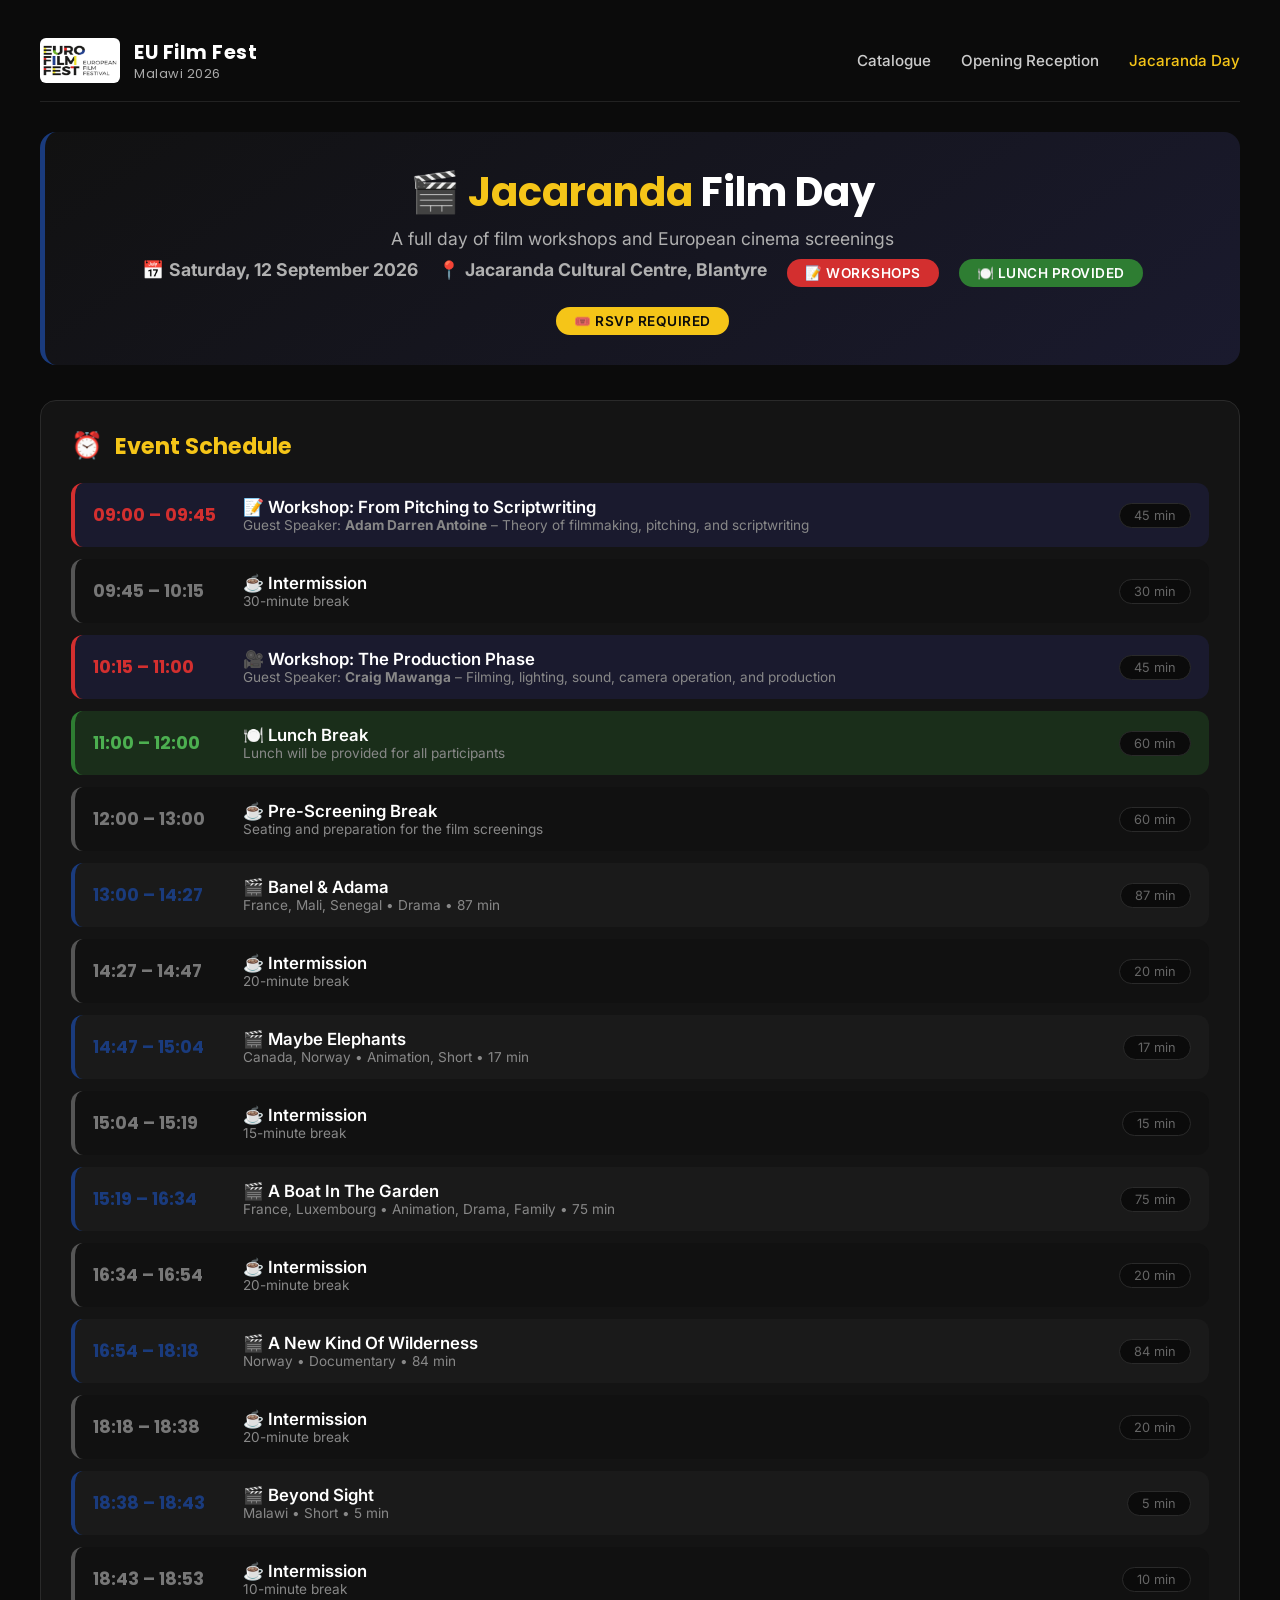
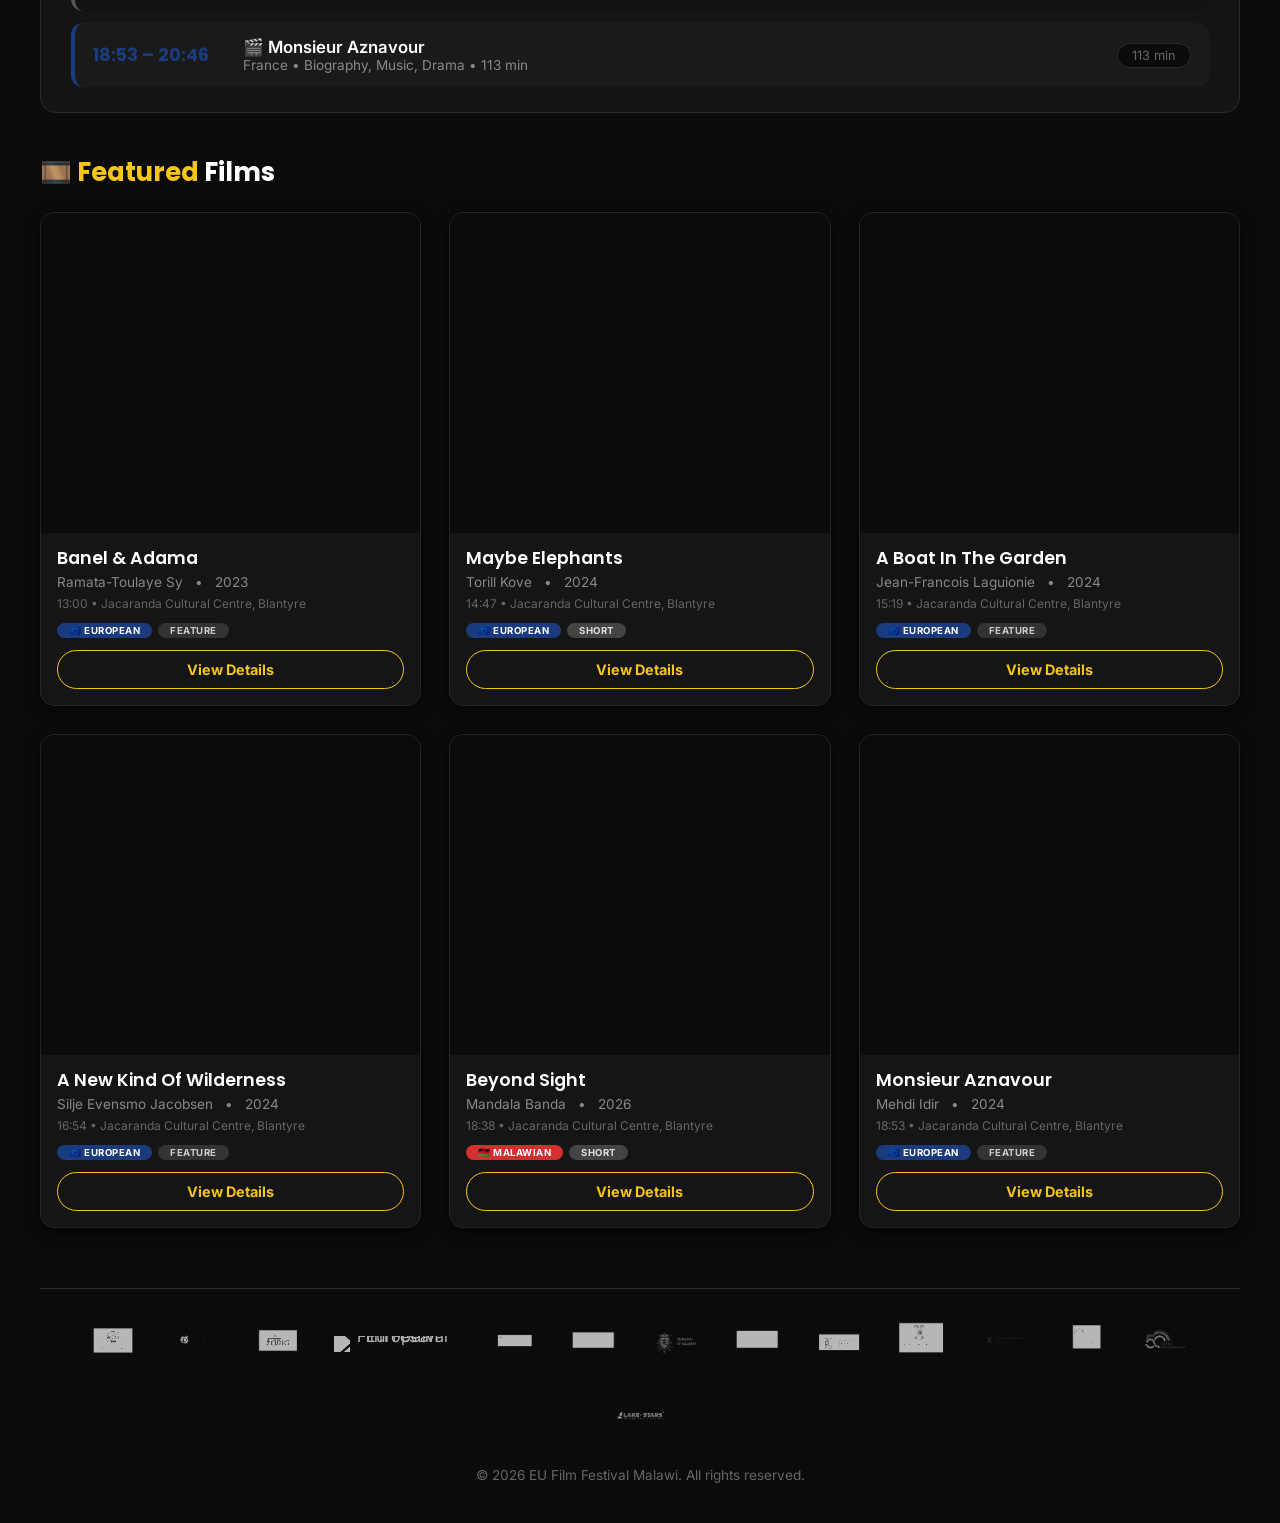
==== program-jacaranda.html @ 8303a8fe "Create program-jacaranda.html" ====
<!DOCTYPE html>
<html lang="en">
<head>
  <meta charset="UTF-8" />
  <meta name="viewport" content="width=device-width, initial-scale=1.0"/>
  <title>Jacaranda Film Day – EU Film Festival Malawi 2026</title>
  <link rel="preconnect" href="https://fonts.googleapis.com">
  <link rel="preconnect" href="https://fonts.gstatic.com" crossorigin>
  <link href="https://fonts.googleapis.com/css2?family=Inter:opsz@14..32&family=Poppins:wght@500;600;700;800&display=swap" rel="stylesheet">
  <style>
    /* ---------- RESET & BASE ---------- */
    * {
      margin: 0;
      padding: 0;
      box-sizing: border-box;
    }
    body {
      background: #0B0B0B;
      color: #E8E8E8;
      font-family: 'Inter', sans-serif;
      padding: 20px;
      min-height: 100vh;
    }
    .container {
      max-width: 1200px;
      margin: 0 auto;
    }
    a { text-decoration: none; color: inherit; }
    button { cursor: pointer; font-family: 'Inter', sans-serif; }

    /* ---------- SCROLLBAR ---------- */
    ::-webkit-scrollbar { width: 6px; }
    ::-webkit-scrollbar-track { background: #181818; }
    ::-webkit-scrollbar-thumb { background: #333; border-radius: 10px; }
    ::-webkit-scrollbar-thumb:hover { background: #F5C518; }

    /* ---------- NAVIGATION ---------- */
    .navbar {
      display: flex;
      align-items: center;
      justify-content: space-between;
      padding: 18px 0;
      border-bottom: 1px solid #222;
      margin-bottom: 30px;
      flex-wrap: wrap;
      gap: 15px;
    }
    .nav-logo {
      display: flex;
      align-items: center;
      gap: 14px;
    }
    .nav-logo img {
      height: 45px;
      width: auto;
      border-radius: 6px;
    }
    .nav-logo span {
      font-family: 'Poppins', sans-serif;
      font-weight: 700;
      font-size: 1.2rem;
      color: #fff;
      letter-spacing: 0.5px;
    }
    .nav-logo span small {
      font-weight: 400;
      font-size: 0.8rem;
      color: #aaa;
      display: block;
      margin-top: -2px;
    }
    .nav-links {
      display: flex;
      align-items: center;
      gap: 30px;
      font-weight: 500;
      font-size: 0.95rem;
      color: #ccc;
    }
    .nav-links a:hover { color: #F5C518; transition: 0.2s; }
    .nav-links a.active { color: #F5C518; }

    /* ---------- EVENT HEADER ---------- */
    .event-header {
      background: linear-gradient(145deg, #111, #1a1a2e);
      border-radius: 16px;
      padding: 30px 35px;
      margin-bottom: 35px;
      border-left: 5px solid #1A3B7D;
      text-align: center;
    }
    .event-header h1 {
      font-family: 'Poppins', sans-serif;
      font-size: 2.5rem;
      font-weight: 700;
      color: #fff;
      margin-bottom: 6px;
    }
    .event-header h1 span { color: #F5C518; }
    .event-header .event-meta {
      display: flex;
      flex-wrap: wrap;
      justify-content: center;
      gap: 20px;
      margin-top: 10px;
      color: #b0b0b0;
      font-size: 1.1rem;
    }
    .event-header .event-meta .badge {
      background: #1A3B7D;
      color: #fff;
      padding: 6px 18px;
      border-radius: 30px;
      font-weight: 600;
      font-size: 0.85rem;
    }
    .event-header .event-meta .badge-gold {
      background: #F5C518;
      color: #0B0B0B;
    }
    .event-header .event-meta .badge-workshop {
      background: #D32F2F;
    }
    .event-header .event-meta .badge-lunch {
      background: #2E7D32;
    }

    /* ---------- TIMETABLE ---------- */
    .timetable {
      background: #141414;
      border-radius: 16px;
      padding: 25px 30px;
      margin-bottom: 40px;
      border: 1px solid #2a2a2a;
    }
    .timetable h2 {
      font-family: 'Poppins', sans-serif;
      font-size: 1.4rem;
      color: #F5C518;
      margin-bottom: 18px;
      display: flex;
      align-items: center;
      gap: 12px;
    }
    .timetable h2 i { font-style: normal; font-size: 1.6rem; }
    .timeline {
      display: flex;
      flex-direction: column;
      gap: 12px;
    }
    .timeline-item {
      display: flex;
      align-items: center;
      gap: 20px;
      padding: 14px 18px;
      background: #1a1a1a;
      border-radius: 12px;
      border-left: 4px solid #333;
      transition: 0.2s;
    }
    .timeline-item:hover { border-left-color: #F5C518; background: #222; }
    .timeline-item .time {
      font-family: 'Poppins', sans-serif;
      font-weight: 700;
      font-size: 1.1rem;
      color: #F5C518;
      min-width: 130px;
    }
    .timeline-item .event-detail {
      flex: 1;
    }
    .timeline-item .event-detail .title {
      font-weight: 600;
      font-size: 1.05rem;
      color: #fff;
    }
    .timeline-item .event-detail .sub {
      font-size: 0.85rem;
      color: #888;
    }
    .timeline-item .duration {
      font-size: 0.8rem;
      color: #666;
      white-space: nowrap;
      background: #0B0B0B;
      padding: 4px 14px;
      border-radius: 30px;
      border: 1px solid #2a2a2a;
    }
    .timeline-item.workshop { 
      border-left-color: #D32F2F; 
      background: #1a1a2e;
    }
    .timeline-item.workshop .time { color: #D32F2F; }
    .timeline-item.lunch { 
      border-left-color: #2E7D32; 
      background: #1a2e1a;
    }
    .timeline-item.lunch .time { color: #4CAF50; }
    .timeline-item.film { border-left-color: #1A3B7D; }
    .timeline-item.film .time { color: #1A3B7D; }
    .timeline-item.intermission { border-left-color: #555; background: #111; }
    .timeline-item.intermission .time { color: #777; }

    /* ---------- FILM GRID ---------- */
    .films-section {
      margin-top: 10px;
    }
    .films-section h2 {
      font-family: 'Poppins', sans-serif;
      font-size: 1.6rem;
      color: #fff;
      margin-bottom: 20px;
    }
    .films-section h2 span { color: #F5C518; }
    #filmGrid {
      display: grid;
      grid-template-columns: repeat(auto-fill, minmax(280px, 1fr));
      gap: 28px;
    }

    /* ---------- FILM CARD ---------- */
    .film-card {
      background: #151515;
      border-radius: 14px;
      overflow: hidden;
      border: 1px solid #252525;
      transition: all 0.3s ease;
      display: flex;
      flex-direction: column;
      box-shadow: 0 4px 15px rgba(0,0,0,0.6);
    }
    .film-card:hover {
      transform: translateY(-8px);
      border-color: #F5C518;
      box-shadow: 0 12px 30px rgba(245, 197, 24, 0.08);
    }
    .film-card img {
      width: 100%;
      height: 320px;
      object-fit: cover;
      background: #0B0B0B;
    }
    .film-card .card-body {
      padding: 14px 16px 16px;
      flex: 1;
      display: flex;
      flex-direction: column;
    }
    .film-card .film-title {
      font-family: 'Poppins', sans-serif;
      font-weight: 600;
      font-size: 1.1rem;
      color: #fff;
      line-height: 1.3;
      margin-bottom: 4px;
    }
    .film-card .film-meta {
      font-size: 0.85rem;
      color: #888;
      margin-bottom: 6px;
    }
    .film-card .film-meta span { margin-right: 8px; }
    .film-card .badge-row {
      display: flex;
      flex-wrap: wrap;
      gap: 6px;
      margin: 6px 0 12px;
    }
    .badge {
      font-size: 0.6rem;
      font-weight: 700;
      padding: 2px 12px;
      border-radius: 30px;
      text-transform: uppercase;
      letter-spacing: 0.5px;
    }
    .badge-eu { background: #1A3B7D; color: #fff; }
    .badge-mw { background: #D32F2F; color: #fff; }
    .badge-feature { background: #333; color: #ccc; }
    .badge-short { background: #444; color: #ddd; }
    .details-btn {
      margin-top: auto;
      padding: 10px 0;
      background: transparent;
      border: 1.5px solid #F5C518;
      color: #F5C518;
      font-weight: 700;
      border-radius: 40px;
      transition: 0.2s;
      font-size: 0.9rem;
      font-family: 'Inter', sans-serif;
    }
    .details-btn:hover {
      background: #F5C518;
      color: #0B0B0B;
    }

    /* ---------- MODAL ---------- */
    .modal-container {
      display: none;
      position: fixed;
      top: 0; left: 0; width: 100%; height: 100%;
      background: rgba(0, 0, 0, 0.92);
      backdrop-filter: blur(8px);
      justify-content: center;
      align-items: center;
      z-index: 9999;
      padding: 20px;
    }
    .modal-body {
      background: #151515;
      max-width: 720px;
      width: 100%;
      max-height: 90vh;
      overflow-y: auto;
      padding: 30px 35px;
      border-radius: 24px;
      border: 1px solid #2a2a2a;
      box-shadow: 0 25px 60px rgba(0,0,0,0.8);
      position: relative;
    }
    .modal-body::-webkit-scrollbar { width: 4px; }
    .modal-body::-webkit-scrollbar-thumb { background: #F5C518; }
    .modal-close {
      position: absolute;
      top: 12px;
      right: 20px;
      font-size: 2.2rem;
      background: none;
      border: none;
      color: #aaa;
      cursor: pointer;
      transition: 0.2s;
      line-height: 1;
    }
    .modal-close:hover { color: #F5C518; transform: rotate(90deg); }
    .modal-content h2 {
      font-family: 'Poppins', sans-serif;
      font-size: 2rem;
      color: #fff;
      margin-bottom: 12px;
      border-bottom: 2px solid #2a2a2a;
      padding-bottom: 12px;
    }
    .modal-content p {
      margin: 8px 0;
      line-height: 1.6;
      color: #ccc;
    }
    .modal-content p strong { color: #F5C518; }
    .modal-content .video-wrapper {
      position: relative;
      padding-bottom: 56.25%;
      height: 0;
      overflow: hidden;
      margin: 18px 0;
      border-radius: 12px;
      background: #000;
    }
    .modal-content .video-wrapper iframe {
      position: absolute;
      top: 0; left: 0; width: 100%; height: 100%;
      border: none;
    }
    .modal-content .booking-btn {
      display: inline-block;
      margin-top: 12px;
      padding: 12px 36px;
      background: #F5C518;
      color: #0B0B0B;
      border-radius: 40px;
      font-weight: 700;
      transition: 0.2s;
      border: none;
      font-size: 1rem;
      font-family: 'Poppins', sans-serif;
    }
    .modal-content .booking-btn:hover { background: #ffe066; transform: scale(1.02); }
    .modal-content .program-box {
      background: #0B0B0B;
      padding: 14px 18px;
      border-radius: 12px;
      margin: 14px 0;
      border-left: 4px solid #1A3B7D;
    }
    .modal-content .awards-list {
      color: #ddd;
      margin: 6px 0 12px;
      padding-left: 18px;
    }

    /* ---------- FOOTER ---------- */
    .footer {
      margin-top: 60px;
      padding: 30px 0 20px;
      border-top: 1px solid #2a2a2a;
      text-align: center;
    }
    .footer-logos-wrapper {
      display: flex;
      flex-wrap: wrap;
      justify-content: center;
      align-items: center;
      gap: 24px 32px;
      margin-bottom: 24px;
      padding: 0 20px;
    }
    .footer-logos-wrapper a {
      display: inline-block;
      transition: transform 0.25s ease, opacity 0.25s ease;
      opacity: 0.7;
      line-height: 0;
    }
    .footer-logos-wrapper a:hover {
      transform: scale(1.10);
      opacity: 1;
    }
    .footer-logos-wrapper img {
      height: 50px;
      width: auto;
      max-width: 120px;
      object-fit: contain;
      filter: grayscale(100%) brightness(200%) contrast(1.2);
      transition: filter 0.3s ease;
    }
    .footer-logos-wrapper a:hover img {
      filter: grayscale(0%) brightness(100%) contrast(1);
    }
    .footer-text {
      color: #666;
      font-size: 0.85rem;
      margin-top: 8px;
    }

    /* ---------- RESPONSIVE ---------- */
    @media (max-width: 768px) {
      .navbar { flex-direction: column; align-items: stretch; gap: 10px; }
      .nav-links { justify-content: space-around; flex-wrap: wrap; gap: 10px; }
      .event-header h1 { font-size: 1.8rem; }
      .timeline-item { flex-wrap: wrap; gap: 8px; }
      .timeline-item .time { min-width: 100px; font-size: 0.9rem; }
      #filmGrid { grid-template-columns: repeat(auto-fill, minmax(200px, 1fr)); gap: 16px; }
      .film-card img { height: 240px; }
      .modal-body { padding: 20px; margin: 10px; }
      .footer-logos-wrapper { gap: 16px 20px; }
      .footer-logos-wrapper img { height: 40px; max-width: 90px; }
    }
  </style>
</head>
<body>
<div class="container">

  <!-- ========== NAVIGATION ========== -->
  <nav class="navbar">
    <div class="nav-logo">
      <img src="euro-flim-1-1024x574.jpg" alt="EU Film Festival Logo" />
      <span>EU Film Fest <small>Malawi 2026</small></span>
    </div>
    <div class="nav-links">
      <a href="index.html">Catalogue</a>
      <a href="program.html">Opening Reception</a>
      <a href="program-jacaranda.html" class="active">Jacaranda Day</a>
    </div>
  </nav>

  <!-- ========== EVENT HEADER ========== -->
  <header class="event-header">
    <h1>🎬 <span>Jacaranda</span> Film Day</h1>
    <p style="color:#b0b0b0; font-size:1.1rem; margin-top:4px;">A full day of film workshops and European cinema screenings</p>
    <div class="event-meta">
      <span>📅 <strong>Saturday, 12 September 2026</strong></span>
      <span>📍 <strong>Jacaranda Cultural Centre, Blantyre</strong></span>
      <span class="badge badge-workshop">📝 Workshops</span>
      <span class="badge badge-lunch">🍽️ Lunch Provided</span>
      <span class="badge badge-gold">🎟️ RSVP Required</span>
    </div>
  </header>

  <!-- ========== TIMETABLE ========== -->
  <section class="timetable">
    <h2><i>⏰</i> Event Schedule</h2>
    <div class="timeline">

      <!-- Workshop 1 -->
      <div class="timeline-item workshop">
        <div class="time">09:00 – 09:45</div>
        <div class="event-detail">
          <div class="title">📝 Workshop: From Pitching to Scriptwriting</div>
          <div class="sub">Guest Speaker: <strong>Adam Darren Antoine</strong> – Theory of filmmaking, pitching, and scriptwriting</div>
        </div>
        <div class="duration">45 min</div>
      </div>

      <!-- Intermission -->
      <div class="timeline-item intermission">
        <div class="time">09:45 – 10:15</div>
        <div class="event-detail">
          <div class="title">☕ Intermission</div>
          <div class="sub">30-minute break</div>
        </div>
        <div class="duration">30 min</div>
      </div>

      <!-- Workshop 2 -->
      <div class="timeline-item workshop">
        <div class="time">10:15 – 11:00</div>
        <div class="event-detail">
          <div class="title">🎥 Workshop: The Production Phase</div>
          <div class="sub">Guest Speaker: <strong>Craig Mawanga</strong> – Filming, lighting, sound, camera operation, and production</div>
        </div>
        <div class="duration">45 min</div>
      </div>

      <!-- Lunch Break -->
      <div class="timeline-item lunch">
        <div class="time">11:00 – 12:00</div>
        <div class="event-detail">
          <div class="title">🍽️ Lunch Break</div>
          <div class="sub">Lunch will be provided for all participants</div>
        </div>
        <div class="duration">60 min</div>
      </div>

      <!-- Intermission before screenings -->
      <div class="timeline-item intermission">
        <div class="time">12:00 – 13:00</div>
        <div class="event-detail">
          <div class="title">☕ Pre-Screening Break</div>
          <div class="sub">Seating and preparation for the film screenings</div>
        </div>
        <div class="duration">60 min</div>
      </div>

      <!-- Film: Banel & Adama -->
      <div class="timeline-item film">
        <div class="time">13:00 – 14:27</div>
        <div class="event-detail">
          <div class="title">🎬 Banel & Adama</div>
          <div class="sub">France, Mali, Senegal • Drama • 87 min</div>
        </div>
        <div class="duration">87 min</div>
      </div>

      <!-- Intermission -->
      <div class="timeline-item intermission">
        <div class="time">14:27 – 14:47</div>
        <div class="event-detail">
          <div class="title">☕ Intermission</div>
          <div class="sub">20-minute break</div>
        </div>
        <div class="duration">20 min</div>
      </div>

      <!-- Film: Maybe Elephants -->
      <div class="timeline-item film">
        <div class="time">14:47 – 15:04</div>
        <div class="event-detail">
          <div class="title">🎬 Maybe Elephants</div>
          <div class="sub">Canada, Norway • Animation, Short • 17 min</div>
        </div>
        <div class="duration">17 min</div>
      </div>

      <!-- Intermission -->
      <div class="timeline-item intermission">
        <div class="time">15:04 – 15:19</div>
        <div class="event-detail">
          <div class="title">☕ Intermission</div>
          <div class="sub">15-minute break</div>
        </div>
        <div class="duration">15 min</div>
      </div>

      <!-- Film: A Boat In The Garden -->
      <div class="timeline-item film">
        <div class="time">15:19 – 16:34</div>
        <div class="event-detail">
          <div class="title">🎬 A Boat In The Garden</div>
          <div class="sub">France, Luxembourg • Animation, Drama, Family • 75 min</div>
        </div>
        <div class="duration">75 min</div>
      </div>

      <!-- Intermission -->
      <div class="timeline-item intermission">
        <div class="time">16:34 – 16:54</div>
        <div class="event-detail">
          <div class="title">☕ Intermission</div>
          <div class="sub">20-minute break</div>
        </div>
        <div class="duration">20 min</div>
      </div>

      <!-- Film: A New Kind Of Wilderness -->
      <div class="timeline-item film">
        <div class="time">16:54 – 18:18</div>
        <div class="event-detail">
          <div class="title">🎬 A New Kind Of Wilderness</div>
          <div class="sub">Norway • Documentary • 84 min</div>
        </div>
        <div class="duration">84 min</div>
      </div>

      <!-- Intermission -->
      <div class="timeline-item intermission">
        <div class="time">18:18 – 18:38</div>
        <div class="event-detail">
          <div class="title">☕ Intermission</div>
          <div class="sub">20-minute break</div>
        </div>
        <div class="duration">20 min</div>
      </div>

      <!-- Film: Beyond Sight -->
      <div class="timeline-item film">
        <div class="time">18:38 – 18:43</div>
        <div class="event-detail">
          <div class="title">🎬 Beyond Sight</div>
          <div class="sub">Malawi • Short • 5 min</div>
        </div>
        <div class="duration">5 min</div>
      </div>

      <!-- Intermission -->
      <div class="timeline-item intermission">
        <div class="time">18:43 – 18:53</div>
        <div class="event-detail">
          <div class="title">☕ Intermission</div>
          <div class="sub">10-minute break</div>
        </div>
        <div class="duration">10 min</div>
      </div>

      <!-- Film: Monsieur Aznavour -->
      <div class="timeline-item film">
        <div class="time">18:53 – 20:46</div>
        <div class="event-detail">
          <div class="title">🎬 Monsieur Aznavour</div>
          <div class="sub">France • Biography, Music, Drama • 113 min</div>
        </div>
        <div class="duration">113 min</div>
      </div>

    </div>
  </section>

  <!-- ========== FILMS SECTION ========== -->
  <section class="films-section">
    <h2>🎞️ <span>Featured</span> Films</h2>
    <div id="filmGrid"></div>
  </section>

  <!-- ========== FOOTER ========== -->
  <footer class="footer">
    <div class="footer-logos-wrapper">
      <a href="https://www.malawicensorshipboard.mw" target="_blank" rel="noopener noreferrer">
        <img src="MW%20CENC.png" alt="Malawi Censorship Board" />
      </a>
      <a href="https://dopemw.org/" target="_blank" rel="noopener noreferrer">
        <img src="DOPE.png" alt="DOPE" />
      </a>
      <a href="https://cosoma.mw/film-association-of-malawi-fama/" target="_blank" rel="noopener noreferrer">
        <img src="FAMA.png" alt="Film Association of Malawi" />
      </a>
      <a href="https://europeanfilmfestival.eu" target="_blank" rel="noopener noreferrer">
        <img src="EFF2026.png" alt="European Film Festival" />
      </a>
      <a href="https://www.lilongwe.diplo.de/" target="_blank" rel="noopener noreferrer">
        <img src="GERMANY.png" alt="German Embassy" />
      </a>
      <a href="https://www.dfa.ie/irish-embassy/" target="_blank" rel="noopener noreferrer">
        <img src="IRELAND.png" alt="Irish Embassy" />
      </a>
      <a href="https://belgium.be/" target="_blank" rel="noopener noreferrer">
        <img src="BELGIUM%20E.png" alt="Belgian Embassy" />
      </a>
      <a href="https://za.diplomatie.gouv.fr/en" target="_blank" rel="noopener noreferrer">
        <img src="FRANCE.png" alt="French Embassy" />
      </a>
      <a href="https://www.exteriores.gob.es/" target="_blank" rel="noopener noreferrer">
        <img src="SPAIN.png" alt="Spanish Embassy" />
      </a>
      <a href="https://www.mae.ro/" target="_blank" rel="noopener noreferrer">
        <img src="ROMANIA.png" alt="Romanian Embassy" />
      </a>
      <a href="https://www.norway.no/" target="_blank" rel="noopener noreferrer">
        <img src="NORWEGIAN%20E.png" alt="Norwegian Embassy" />
      </a>
      <a href="https://www.gov.uk/world/organisations/british-high-commission-lilongwe" target="_blank" rel="noopener noreferrer">
        <img src="UK.png" alt="British High Commission" />
      </a>
      <a href="#" target="_blank" rel="noopener noreferrer">
        <img src="50%20YRS.png" alt="50 Years Anniversary" />
      </a>
      <a href="https://lakeofstars.org/" target="_blank" rel="noopener noreferrer">
        <img src="LOS.png" alt="Lake of Stars" />
      </a>
    </div>
    <p class="footer-text">© 2026 EU Film Festival Malawi. All rights reserved.</p>
  </footer>

  <!-- ========== MODAL ========== -->
  <div id="modalContainer" class="modal-container">
    <div id="modalBody" class="modal-body">
      <button id="closeModalBtn" class="modal-close">&times;</button>
    </div>
  </div>

</div>

<script>
  // ========== DATA ==========
  // Films for the Jacaranda event (Saturday 12 September)
  const jacarandaFilms = [
    {
      "id": 1,
      "title": "Banel & Adama",
      "country": "France, Mali, Senegal",
      "year": 2023,
      "runtime": 87,
      "director": "Ramata-Toulaye Sy",
      "genres": ["Drama"],
      "languages": "Fulah",
      "poster": "https://image.tmdb.org/t/p/w500/s7qnEdfpdLYWWw8CFs0dqQftt9Y.jpg",
      "synopsis": "Chaos ensues shortly after a young man in a remote village in northern Senegal refuses to accept his role as the new village chief.",
      "imdb": 6.13,
      "rt": 95,
      "meta": 70,
      "delegation": "",
      "youtubeId": "dcZJ5X0H0vM",
      "isMalawian": false,
      "program": {
        "day": "Saturday 12 September",
        "time": "13:00",
        "venue": "Jacaranda Cultural Centre, Blantyre",
        "slot": "European Feature"
      },
      "awards": [
        "Bright Horizons Award - Melbourne International Film Festival",
        "Best Directing Prize - Marrakech Film Festival"
      ]
    },
    {
      "id": 2,
      "title": "Maybe Elephants",
      "country": "Canada, Norway",
      "year": 2024,
      "runtime": 17,
      "director": "Torill Kove",
      "genres": ["Animation", "Short", "Biography", "Drama"],
      "languages": "English",
      "poster": "https://image.tmdb.org/t/p/w500/5P4KxYLvmhFAcDxNOYK5IExuE02.jpg",
      "synopsis": "Three rebellious teenage daughters, a restless mother, a father struggling with potatoes, and maybe some elephants, find themselves in Nairobi. What could possibly go wrong?",
      "imdb": 6.4,
      "rt": 0,
      "meta": 0,
      "delegation": "",
      "youtubeId": "wcWr5SZDIog",
      "isMalawian": false,
      "program": {
        "day": "Saturday 12 September",
        "time": "14:47",
        "venue": "Jacaranda Cultural Centre, Blantyre",
        "slot": "European Short"
      },
      "awards": [
        "Audience Prize - Bucheon International Animation Festival",
        "Best Nordic-Baltic Animated Youth Film - Fredrikstad Animation Festival",
        "Best Animated Short - Canadian Screen Award"
      ]
    },
    {
      "id": 3,
      "title": "A Boat In The Garden",
      "country": "France, Luxembourg",
      "year": 2024,
      "runtime": 75,
      "director": "Jean-Francois Laguionie",
      "genres": ["Animation", "Drama", "Family"],
      "languages": "French",
      "poster": "https://image.tmdb.org/t/p/w500/rvOxmytad13dZPCxV0PYbhA0cwm.jpg",
      "synopsis": "I can tell you about my father's voyage on his boat, because I was with him all the time. It was a rather strange voyage, with no ocean or sea crossing, not even a lock to pass through... The boat stayed at home and so did my father. But that does not mean there was no adventure...",
      "imdb": 6.5,
      "rt": 0,
      "meta": 0,
      "delegation": "",
      "youtubeId": "7S_c9xZ2aj0",
      "isMalawian": false,
      "program": {
        "day": "Saturday 12 September",
        "time": "15:19",
        "venue": "Jacaranda Cultural Centre, Blantyre",
        "slot": "European Feature"
      },
      "awards": [
        "Special Distinction Prize - Bucheon International Animation Festival",
        "Best Animated Feature Film - Cartoons On The Bay - Pulcinella Award"
      ]
    },
    {
      "id": 4,
      "title": "A New Kind Of Wilderness",
      "country": "Norway",
      "year": 2024,
      "runtime": 84,
      "director": "Silje Evensmo Jacobsen",
      "genres": ["Documentary"],
      "languages": "German, English, Norwegian",
      "poster": "https://image.tmdb.org/t/p/w500/4Wd3wMa3IHS5AAtn1v1uxL438ty.jpg",
      "synopsis": "In a forest in Norway, a family lives an isolated lifestyle in an attempt to be wild and free, but a tragic event changes everything, and they are forced to adjust to modern society.",
      "imdb": 7.794,
      "rt": 91,
      "meta": 78,
      "delegation": "",
      "youtubeId": "i6eTxMSCgAs",
      "isMalawian": false,
      "program": {
        "day": "Saturday 12 September",
        "time": "16:54",
        "venue": "Jacaranda Cultural Centre, Blantyre",
        "slot": "European Feature"
      },
      "awards": [
        "World Cinema Grand Jury Prize: Documentary - Sundance Film Festival",
        "Best Documentary - Golden Panda Awards"
      ]
    },
    {
      "id": 14,
      "title": "Monsieur Aznavour",
      "country": "France",
      "year": 2024,
      "runtime": 113,
      "director": "Mehdi Idir",
      "genres": ["Biography", "Music", "Drama"],
      "languages": "Armenian, Spanish, French, English",
      "poster": "https://www.themoviedb.org/t/p/w1280/23FkaTaAosaTcTgyuJdTf7TvcJu.jpg",
      "synopsis": "From his poor childhood to his rise to fame, from his triumphs to his failures, from Paris to New York, discover the exceptional journey of an artist. Intimate, intense, fragile and indestructible, devoted to his art until the very end, here is one of the most immortal singers of all time: MONSIEUR AZNAVOUR.",
      "imdb": 7.2,
      "rt": 67.5,
      "meta": 0,
      "delegation": "French",
      "youtubeId": "evoYNCdZGOQ",
      "isMalawian": false,
      "program": {
        "day": "Saturday 12 September",
        "time": "18:53",
        "venue": "Jacaranda Cultural Centre, Blantyre",
        "slot": "European Feature"
      },
      "awards": []
    },
    {
      "id": 103,
      "title": "Beyond Sight",
      "country": "Malawi",
      "year": 2026,
      "runtime": "5",
      "director": "Mandala Banda",
      "genres": ["Short"],
      "languages": "Chichewa, English",
      "poster": "",
      "synopsis": "Beyond Sight is a 5-minute short film that challenges perceptions of disability through the inspiring story of a blind girl Mahara, who shines among chess-playing peers that she just met. Despite being overlooked and underestimated because she is blind, Mahara uses her mental skill, chess notation and a guiding friend by the name of Asante to win without a second thought.",
      "imdb": 0,
      "rt": 0,
      "meta": 0,
      "delegation": "",
      "youtubeId": "",
      "isMalawian": true,
      "program": {
        "day": "Saturday 12 September",
        "time": "18:38",
        "venue": "Jacaranda Cultural Centre, Blantyre",
        "slot": "Malawian Short"
      },
      "awards": []
    }
  ];

  // ========== RENDER FILMS ==========
  function renderFilms() {
    const grid = document.getElementById('filmGrid');
    if (!grid) return;

    // Sort films by screening time
    const sortedFilms = [...jacarandaFilms].sort((a, b) => {
      const timeA = a.program?.time || '00:00';
      const timeB = b.program?.time || '00:00';
      return timeA.localeCompare(timeB);
    });

    sortedFilms.forEach((film, index) => {
      const card = document.createElement('div');
      card.className = 'film-card';

      const posterUrl = film.poster && film.poster.trim() !== '' 
        ? film.poster 
        : 'https://via.placeholder.com/300x400?text=No+Poster';

      // Build badges
      let badges = '';
      if (film.isMalawian) badges += `<span class="badge badge-mw">🇲🇼 Malawian</span>`;
      else badges += `<span class="badge badge-eu">🇪🇺 European</span>`;
      
      if (film.program?.slot) {
        if (film.program.slot.includes('Feature')) badges += `<span class="badge badge-feature">Feature</span>`;
        else if (film.program.slot.includes('Short')) badges += `<span class="badge badge-short">Short</span>`;
      }

      card.innerHTML = `
        <img src="${posterUrl}" alt="${film.title}" loading="lazy" onerror="this.src='https://via.placeholder.com/300x400?text=No+Poster'">
        <div class="card-body">
          <div class="film-title">${film.title}</div>
          <div class="film-meta">
            <span>${film.director || 'TBA'}</span>
            <span>•</span>
            <span>${film.year || ''}</span>
          </div>
          <div class="film-meta" style="font-size:0.75rem; color:#666;">
            ${film.program?.time || ''} • ${film.program?.venue || ''}
          </div>
          <div class="badge-row">${badges}</div>
          <button class="details-btn" data-index="${index}">View Details</button>
        </div>
      `;
      grid.appendChild(card);
    });

    // Attach modal listeners
    document.querySelectorAll('.details-btn').forEach(btn => {
      btn.addEventListener('click', (e) => {
        const idx = parseInt(e.target.dataset.index, 10);
        openModal(sortedFilms[idx]);
      });
    });
  }

  // ========== MODAL ==========
  function openModal(film) {
    const container = document.getElementById('modalContainer');
    const body = document.getElementById('modalBody');
    if (!container || !body) return;

    // Jacaranda Form (Saturday 12 September)
    const GOOGLE_FORM_ID = '1FAIpQLScPiE2o-0GaOlVbAQXFyPurugtfIOIg8cXxv20mLXtdCDOR5w';
    const FILM_ENTRY_ID = '1162404058';

    const filmValue = `${film.title} – ${film.program?.time || 'TBD'}`;
    const bookingUrl = `https://docs.google.com/forms/d/e/${GOOGLE_FORM_ID}/viewform?usp=pp_url&entry.${FILM_ENTRY_ID}=${encodeURIComponent(filmValue)}`;

    const trailerHtml = film.youtubeId ? `
      <div class="video-wrapper">
        <iframe src="https://www.youtube.com/embed/${film.youtubeId}" title="${film.title} trailer" frameborder="0" allowfullscreen></iframe>
      </div>
    ` : '';

    const awardsHtml = film.awards && film.awards.length > 0 
      ? `<p><strong>🏆 Awards</strong></p><ul class="awards-list">${film.awards.map(a => `<li>${a}</li>`).join('')}</ul>` 
      : '';

    const program = film.program || {};
    const programHtml = `
      <div class="program-box">
        <p style="margin:4px 0;"><strong>📅 ${program.day || 'TBD'}</strong></p>
        <p style="margin:4px 0;">🕐 ${program.time || 'TBD'}  •  📍 ${program.venue || 'TBD'}</p>
        <p style="margin:4px 0; color:#F5C518;">🎬 ${program.slot || ''}</p>
      </div>
    `;

    body.innerHTML = `
      <button id="closeModalBtn" class="modal-close">&times;</button>
      <div class="modal-content">
        <h2>${film.title}</h2>
        <p><strong>Director:</strong> ${film.director || 'TBA'}  •  <strong>Year:</strong> ${film.year || 'TBA'}  •  <strong>Runtime:</strong> ${film.runtime ? film.runtime + ' min' : 'TBA'}</p>
        <p><strong>Country:</strong> ${film.country || 'TBA'}  •  <strong>Genres:</strong> ${film.genres ? film.genres.join(', ') : 'N/A'}</p>
        <p><strong>Languages:</strong> ${film.languages || 'TBA'}</p>
        
        ${film.synopsis ? `<p><strong>📖 Synopsis:</strong> ${film.synopsis}</p>` : ''}
        
        <p><strong>⭐ Ratings:</strong> IMDb ${film.imdb || 'N/A'}${film.rt ? ` | Rotten Tomatoes ${film.rt}%` : ''}${film.meta ? ` | Metacritic ${film.meta}` : ''}</p>
        
        ${programHtml}
        
        ${trailerHtml}
        
        ${awardsHtml}
        
        <a href="${bookingUrl}" target="_blank" class="booking-btn">🎟️ Book Now</a>
      </div>
    `;

    container.style.display = 'flex';
    document.getElementById('closeModalBtn').addEventListener('click', closeModal);
    container.addEventListener('click', (e) => { if (e.target === container) closeModal(); });
  }

  function closeModal() {
    const container = document.getElementById('modalContainer');
    if (container) container.style.display = 'none';
  }

  // ========== INIT ==========
  document.addEventListener('DOMContentLoaded', renderFilms);
</script>
</body>
</html>
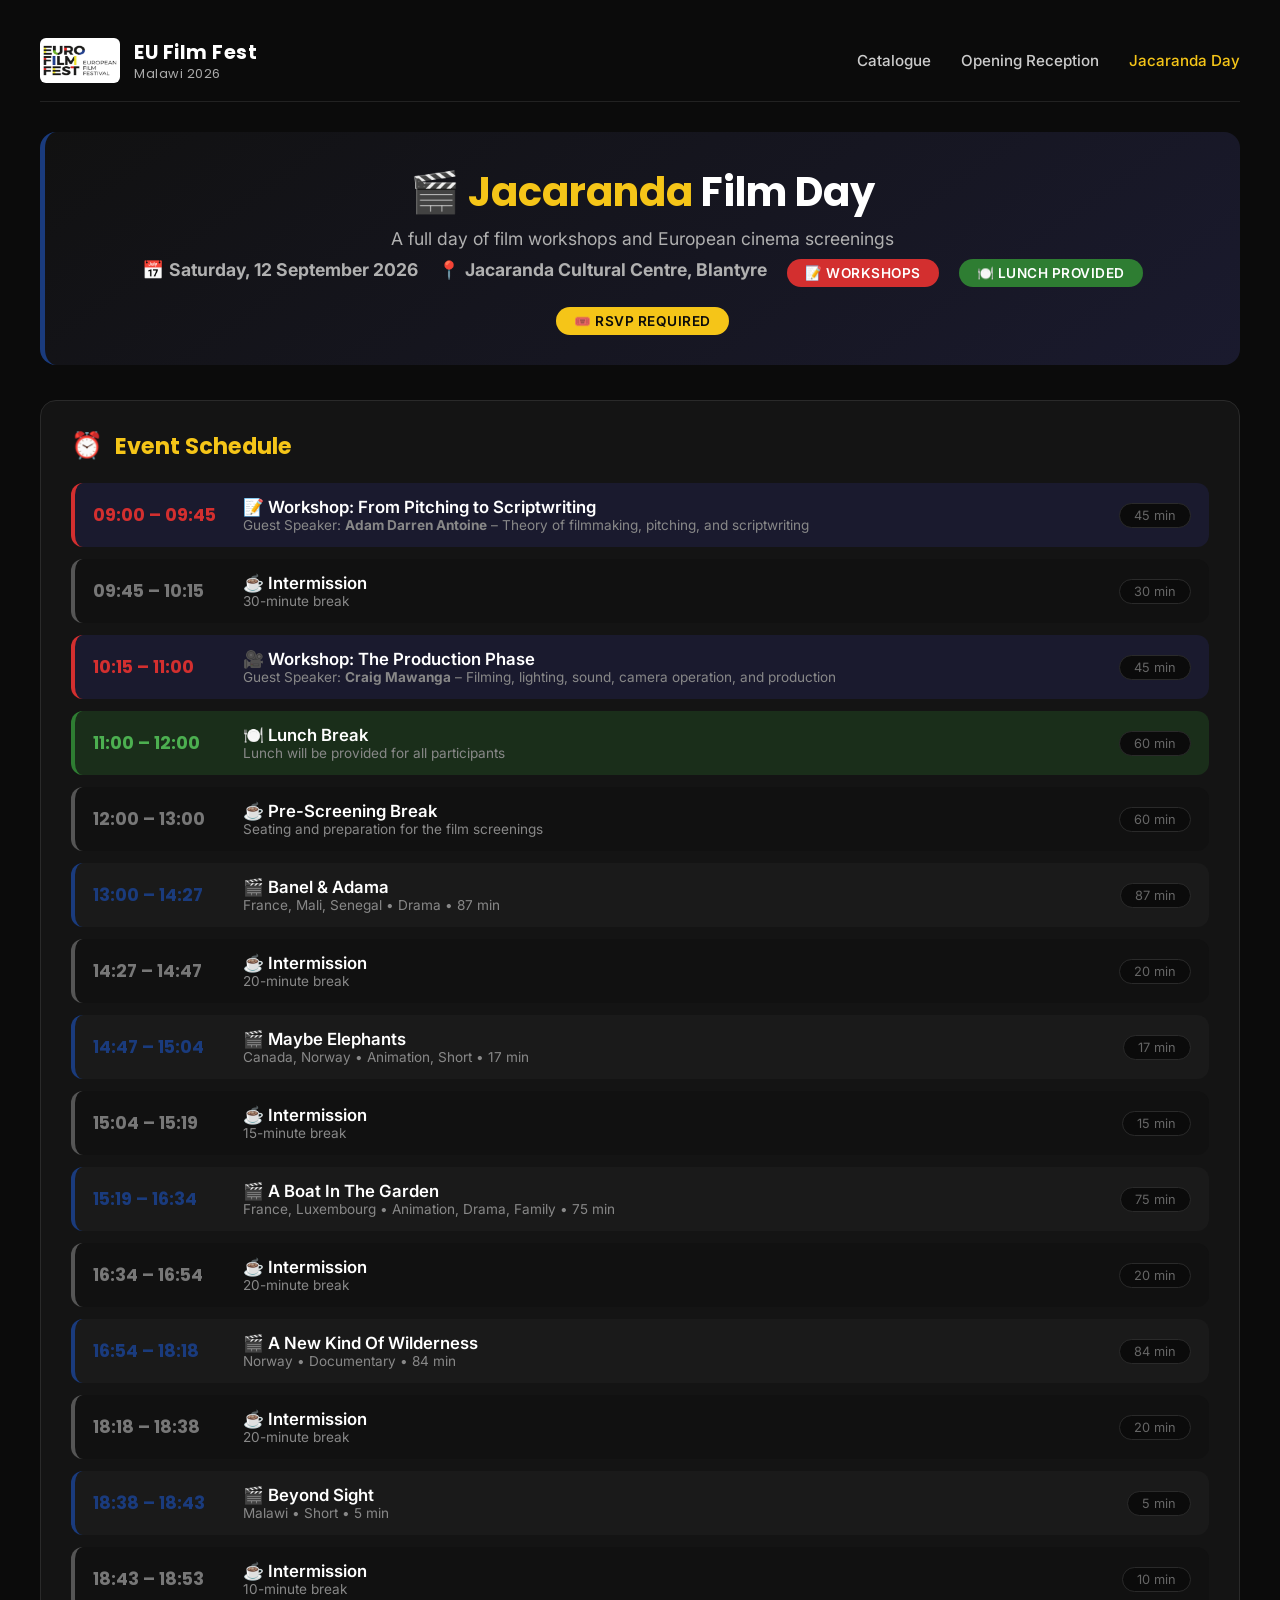
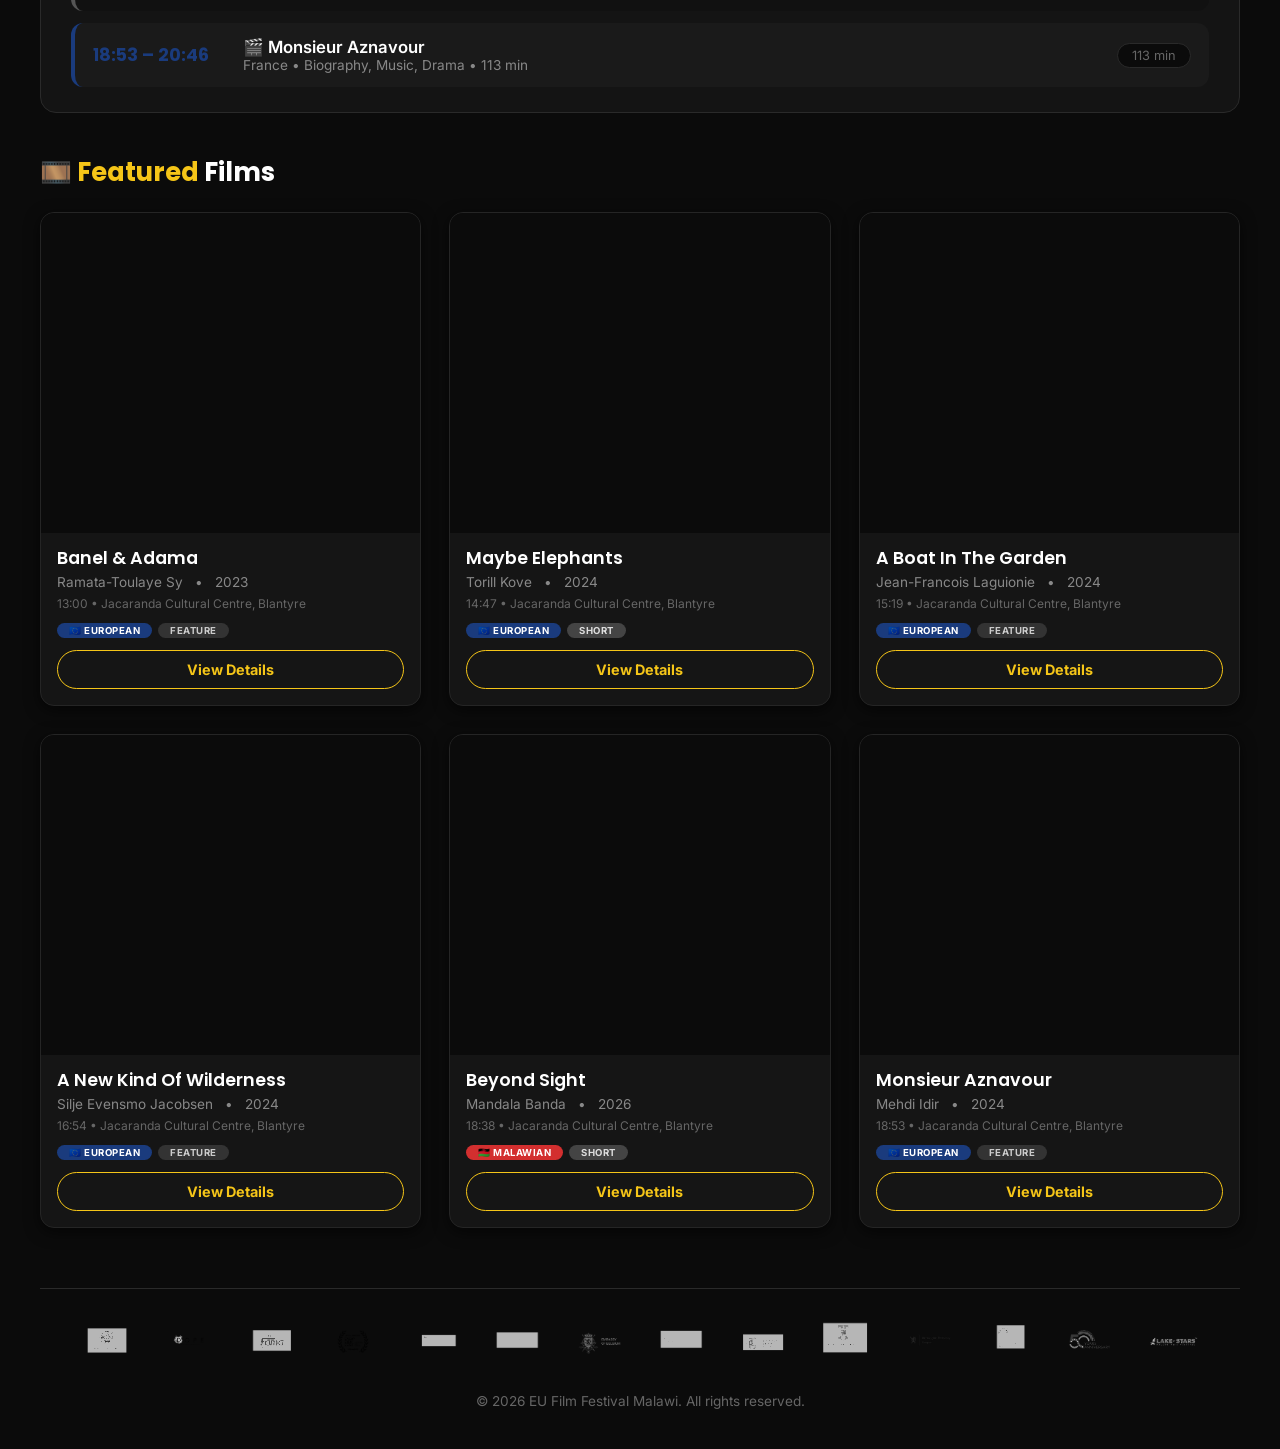
==== commit 1015797a: "Update program-jacaranda.html" ====
--- a/program-jacaranda.html
+++ b/program-jacaranda.html
@@ -664,7 +664,7 @@
         <img src="FAMA.png" alt="Film Association of Malawi" />
       </a>
       <a href="https://europeanfilmfestival.eu" target="_blank" rel="noopener noreferrer">
-        <img src="EFF2026.png" alt="European Film Festival" />
+        <img src="EFF%202026.png" alt="European Film Festival" />
       </a>
       <a href="https://www.lilongwe.diplo.de/" target="_blank" rel="noopener noreferrer">
         <img src="GERMANY.png" alt="German Embassy" />
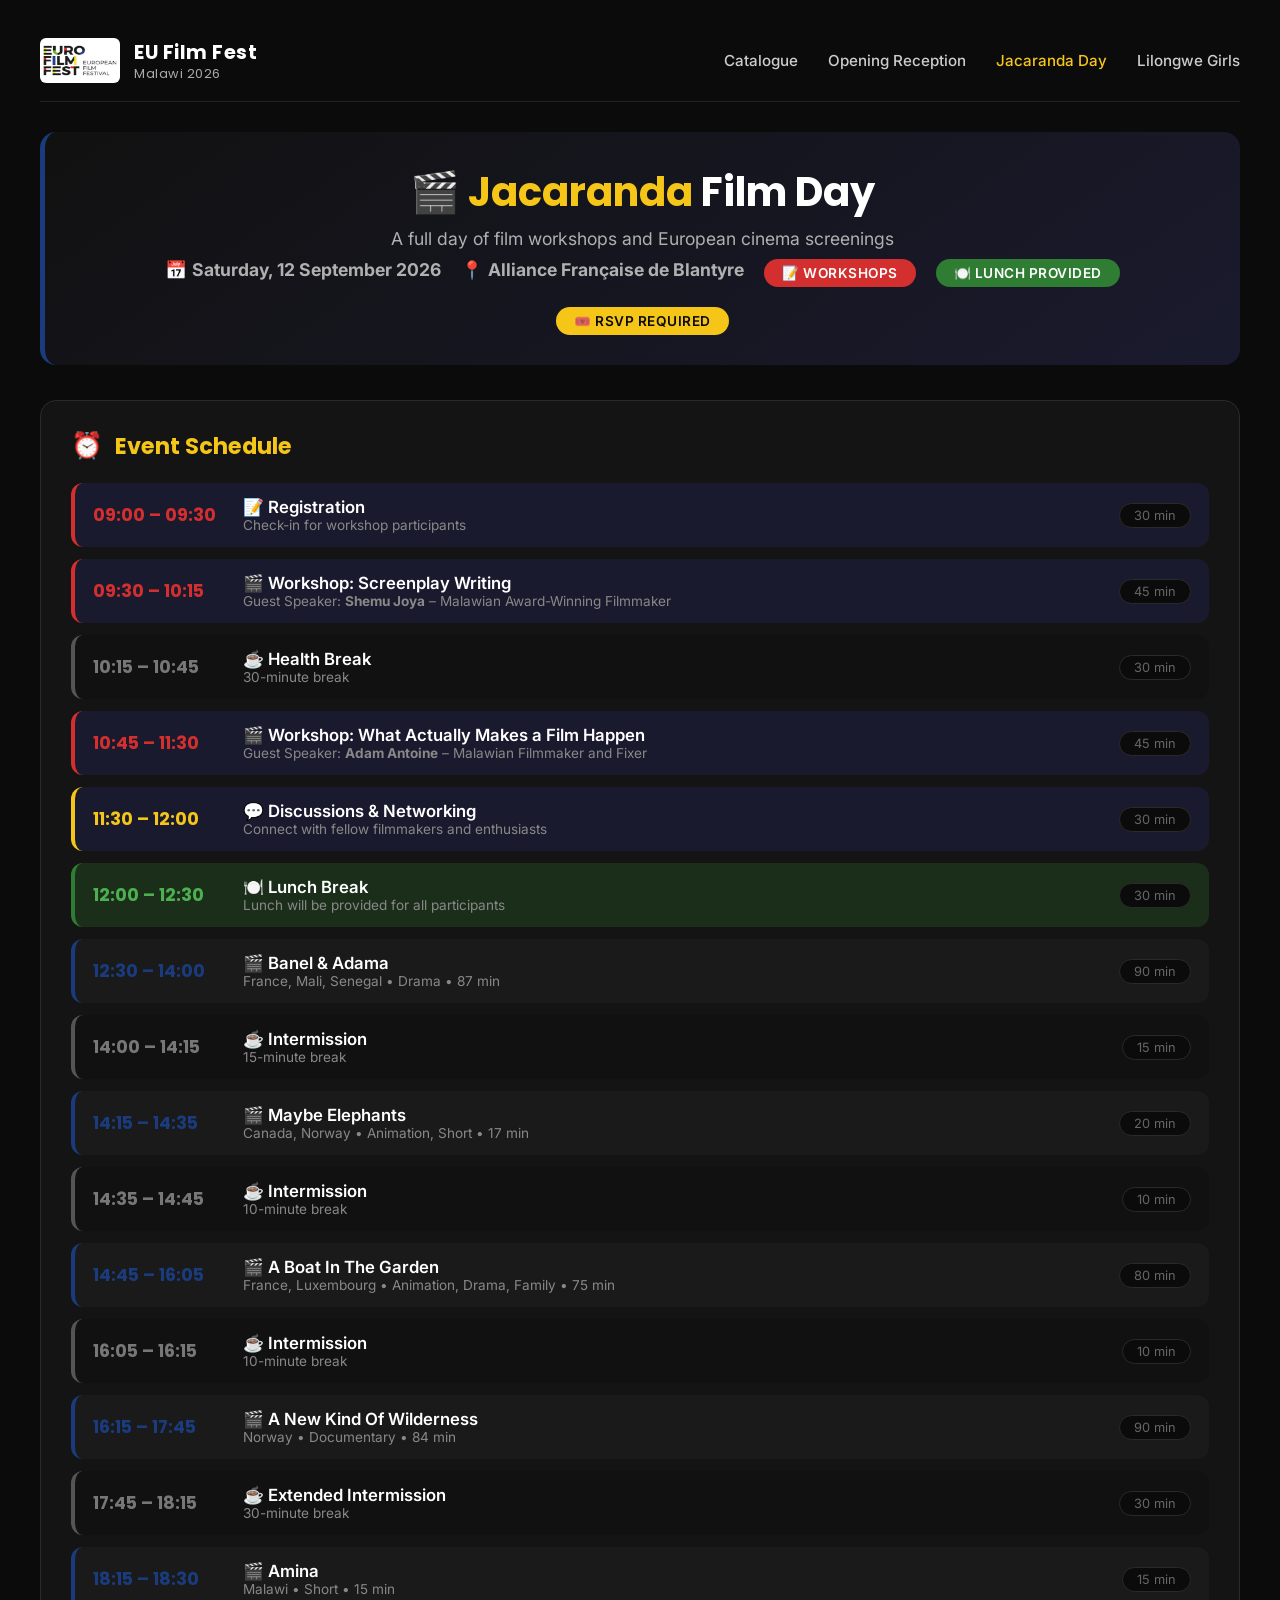
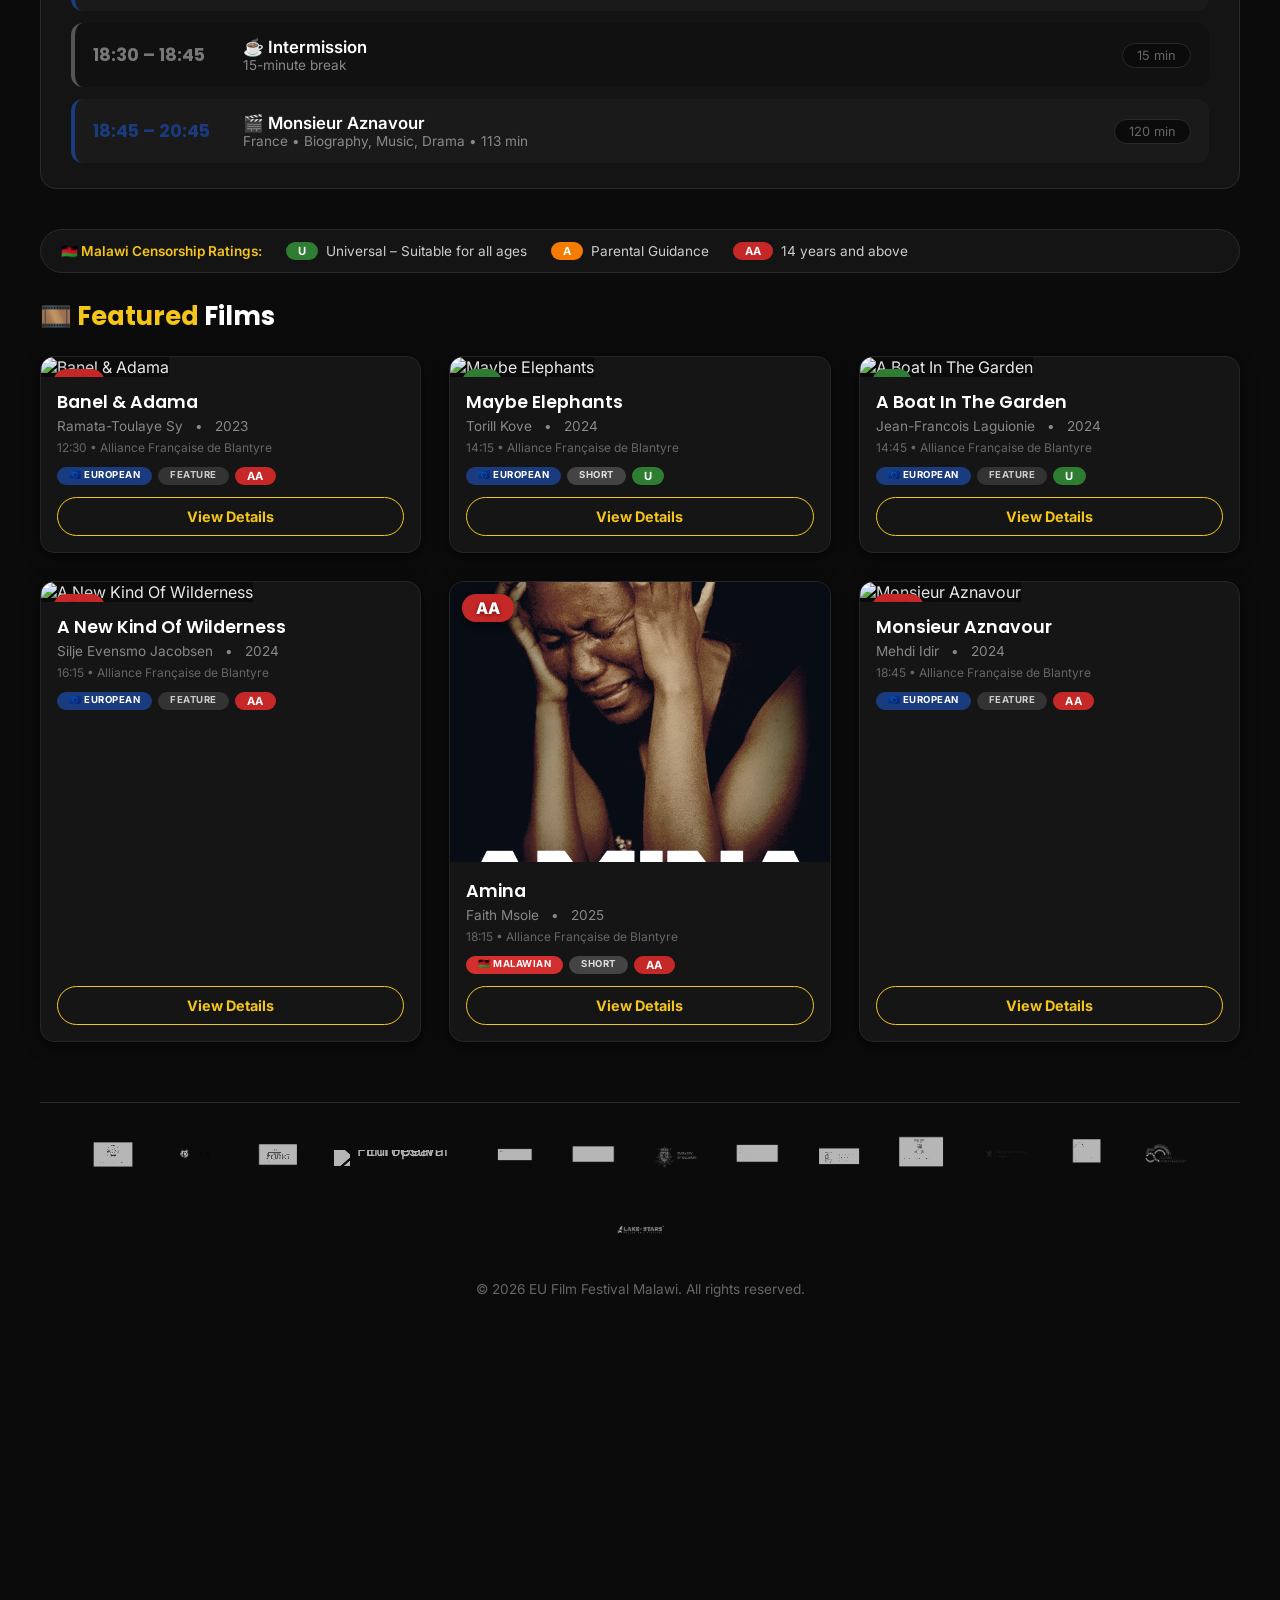
==== commit 6479bacf: "Update program-jacaranda.html" ====
--- a/program-jacaranda.html
+++ b/program-jacaranda.html
@@ -201,6 +201,11 @@
     .timeline-item.film .time { color: #1A3B7D; }
     .timeline-item.intermission { border-left-color: #555; background: #111; }
     .timeline-item.intermission .time { color: #777; }
+    .timeline-item.discussion { 
+      border-left-color: #F5C518; 
+      background: #1a1a2e;
+    }
+    .timeline-item.discussion .time { color: #F5C518; }
 
     /* ---------- FILM GRID ---------- */
     .films-section {
@@ -296,6 +301,71 @@
       color: #0B0B0B;
     }
 
+    /* ---------- POSTER RATING OVERLAY ---------- */
+    .poster-wrapper {
+      position: relative;
+      overflow: hidden;
+    }
+    .poster-wrapper img {
+      width: 100%;
+      height: 280px;
+      object-fit: cover;
+      background: #0B0B0B;
+    }
+    .poster-rating {
+      position: absolute;
+      top: 12px;
+      left: 12px;
+      padding: 4px 14px;
+      border-radius: 30px;
+      font-weight: 800;
+      font-size: 1rem;
+      color: #fff;
+      background: #555;
+      box-shadow: 0 2px 10px rgba(0,0,0,0.6);
+      z-index: 2;
+      text-shadow: 0 1px 4px rgba(0,0,0,0.5);
+    }
+    .poster-rating.rating-u { background: #2E7D32; }
+    .poster-rating.rating-a { background: #F57C00; }
+    .poster-rating.rating-aa { background: #C62828; }
+
+    .rating-badge {
+      display: inline-block;
+      padding: 2px 12px;
+      border-radius: 30px;
+      font-weight: 700;
+      font-size: 0.7rem;
+      color: #fff;
+    }
+    .rating-badge.rating-u { background: #2E7D32; }
+    .rating-badge.rating-a { background: #F57C00; }
+    .rating-badge.rating-aa { background: #C62828; }
+
+    /* ---------- RATING LEGEND ---------- */
+    .rating-legend {
+      display: flex;
+      flex-wrap: wrap;
+      align-items: center;
+      gap: 16px 24px;
+      padding: 12px 20px;
+      background: #141414;
+      border-radius: 40px;
+      border: 1px solid #2a2a2a;
+      margin-bottom: 24px;
+      font-size: 0.85rem;
+    }
+    .legend-title {
+      font-weight: 600;
+      color: #F5C518;
+    }
+    .legend-item {
+      display: flex;
+      align-items: center;
+      gap: 8px;
+      color: #ccc;
+    }
+
     /* ---------- MODAL ---------- */
     .modal-container {
       display: none;
@@ -461,6 +531,7 @@
       <a href="index.html">Catalogue</a>
       <a href="program.html">Opening Reception</a>
       <a href="program-jacaranda.html" class="active">Jacaranda Day</a>
+      <a href="program-lilongwe.html">Lilongwe Girls</a>
     </div>
   </nav>
 
@@ -470,7 +541,7 @@
     <p style="color:#b0b0b0; font-size:1.1rem; margin-top:4px;">A full day of film workshops and European cinema screenings</p>
     <div class="event-meta">
       <span>📅 <strong>Saturday, 12 September 2026</strong></span>
-      <span>📍 <strong>Jacaranda Cultural Centre, Blantyre</strong></span>
+      <span>📍 <strong>Alliance Française de Blantyre</strong></span>
       <span class="badge badge-workshop">📝 Workshops</span>
       <span class="badge badge-lunch">🍽️ Lunch Provided</span>
       <span class="badge badge-gold">🎟️ RSVP Required</span>
@@ -482,89 +553,159 @@
     <h2><i>⏰</i> Event Schedule</h2>
     <div class="timeline">
 
+      <!-- Registration -->
+      <div class="timeline-item workshop">
+        <div class="time">09:00 – 09:30</div>
+        <div class="event-detail">
+          <div class="title">📝 Registration</div>
+          <div class="sub">Check-in for workshop participants</div>
+        </div>
+        <div class="duration">30 min</div>
+      </div>
+
       <!-- Workshop 1 -->
       <div class="timeline-item workshop">
-        <div class="time">09:00 – 09:45</div>
-        <div class="event-detail">
-          <div class="title">📝 Workshop: From Pitching to Scriptwriting</div>
-          <div class="sub">Guest Speaker: <strong>Adam Darren Antoine</strong> – Theory of filmmaking, pitching, and scriptwriting</div>
+        <div class="time">09:30 – 10:15</div>
+        <div class="event-detail">
+          <div class="title">🎬 Workshop: Screenplay Writing</div>
+          <div class="sub">Guest Speaker: <strong>Shemu Joya</strong> – Malawian Award-Winning Filmmaker</div>
         </div>
         <div class="duration">45 min</div>
+      </div>
+
+      <!-- Health Break -->
+      <div class="timeline-item intermission">
+        <div class="time">10:15 – 10:45</div>
+        <div class="event-detail">
+          <div class="title">☕ Health Break</div>
+          <div class="sub">30-minute break</div>
+        </div>
+        <div class="duration">30 min</div>
+      </div>
+
+      <!-- Workshop 2 -->
+      <div class="timeline-item workshop">
+        <div class="time">10:45 – 11:30</div>
+        <div class="event-detail">
+          <div class="title">🎬 Workshop: What Actually Makes a Film Happen</div>
+          <div class="sub">Guest Speaker: <strong>Adam Antoine</strong> – Malawian Filmmaker and Fixer</div>
+        </div>
+        <div class="duration">45 min</div>
+      </div>
+
+      <!-- Networking -->
+      <div class="timeline-item discussion">
+        <div class="time">11:30 – 12:00</div>
+        <div class="event-detail">
+          <div class="title">💬 Discussions &amp; Networking</div>
+          <div class="sub">Connect with fellow filmmakers and enthusiasts</div>
+        </div>
+        <div class="duration">30 min</div>
+      </div>
+
+      <!-- Lunch -->
+      <div class="timeline-item lunch">
+        <div class="time">12:00 – 12:30</div>
+        <div class="event-detail">
+          <div class="title">🍽️ Lunch Break</div>
+          <div class="sub">Lunch will be provided for all participants</div>
+        </div>
+        <div class="duration">30 min</div>
+      </div>
+
+      <!-- Film: Banel & Adama -->
+      <div class="timeline-item film">
+        <div class="time">12:30 – 14:00</div>
+        <div class="event-detail">
+          <div class="title">🎬 Banel & Adama</div>
+          <div class="sub">France, Mali, Senegal • Drama • 87 min</div>
+        </div>
+        <div class="duration">90 min</div>
       </div>
 
       <!-- Intermission -->
       <div class="timeline-item intermission">
-        <div class="time">09:45 – 10:15</div>
+        <div class="time">14:00 – 14:15</div>
         <div class="event-detail">
           <div class="title">☕ Intermission</div>
-          <div class="sub">30-minute break</div>
-        </div>
-        <div class="duration">30 min</div>
-      </div>
-
-      <!-- Workshop 2 -->
-      <div class="timeline-item workshop">
-        <div class="time">10:15 – 11:00</div>
-        <div class="event-detail">
-          <div class="title">🎥 Workshop: The Production Phase</div>
-          <div class="sub">Guest Speaker: <strong>Craig Mawanga</strong> – Filming, lighting, sound, camera operation, and production</div>
-        </div>
-        <div class="duration">45 min</div>
-      </div>
-
-      <!-- Lunch Break -->
-      <div class="timeline-item lunch">
-        <div class="time">11:00 – 12:00</div>
-        <div class="event-detail">
-          <div class="title">🍽️ Lunch Break</div>
-          <div class="sub">Lunch will be provided for all participants</div>
-        </div>
-        <div class="duration">60 min</div>
-      </div>
-
-      <!-- Intermission before screenings -->
-      <div class="timeline-item intermission">
-        <div class="time">12:00 – 13:00</div>
-        <div class="event-detail">
-          <div class="title">☕ Pre-Screening Break</div>
-          <div class="sub">Seating and preparation for the film screenings</div>
-        </div>
-        <div class="duration">60 min</div>
-      </div>
-
-      <!-- Film: Banel & Adama -->
+          <div class="sub">15-minute break</div>
+        </div>
+        <div class="duration">15 min</div>
+      </div>
+
+      <!-- Film: Maybe Elephants -->
       <div class="timeline-item film">
-        <div class="time">13:00 – 14:27</div>
-        <div class="event-detail">
-          <div class="title">🎬 Banel & Adama</div>
-          <div class="sub">France, Mali, Senegal • Drama • 87 min</div>
-        </div>
-        <div class="duration">87 min</div>
+        <div class="time">14:15 – 14:35</div>
+        <div class="event-detail">
+          <div class="title">🎬 Maybe Elephants</div>
+          <div class="sub">Canada, Norway • Animation, Short • 17 min</div>
+        </div>
+        <div class="duration">20 min</div>
       </div>
 
       <!-- Intermission -->
       <div class="timeline-item intermission">
-        <div class="time">14:27 – 14:47</div>
+        <div class="time">14:35 – 14:45</div>
         <div class="event-detail">
           <div class="title">☕ Intermission</div>
-          <div class="sub">20-minute break</div>
-        </div>
-        <div class="duration">20 min</div>
-      </div>
-
-      <!-- Film: Maybe Elephants -->
+          <div class="sub">10-minute break</div>
+        </div>
+        <div class="duration">10 min</div>
+      </div>
+
+      <!-- Film: A Boat In The Garden -->
       <div class="timeline-item film">
-        <div class="time">14:47 – 15:04</div>
-        <div class="event-detail">
-          <div class="title">🎬 Maybe Elephants</div>
-          <div class="sub">Canada, Norway • Animation, Short • 17 min</div>
-        </div>
-        <div class="duration">17 min</div>
+        <div class="time">14:45 – 16:05</div>
+        <div class="event-detail">
+          <div class="title">🎬 A Boat In The Garden</div>
+          <div class="sub">France, Luxembourg • Animation, Drama, Family • 75 min</div>
+        </div>
+        <div class="duration">80 min</div>
       </div>
 
       <!-- Intermission -->
       <div class="timeline-item intermission">
-        <div class="time">15:04 – 15:19</div>
+        <div class="time">16:05 – 16:15</div>
+        <div class="event-detail">
+          <div class="title">☕ Intermission</div>
+          <div class="sub">10-minute break</div>
+        </div>
+        <div class="duration">10 min</div>
+      </div>
+
+      <!-- Film: A New Kind Of Wilderness -->
+      <div class="timeline-item film">
+        <div class="time">16:15 – 17:45</div>
+        <div class="event-detail">
+          <div class="title">🎬 A New Kind Of Wilderness</div>
+          <div class="sub">Norway • Documentary • 84 min</div>
+        </div>
+        <div class="duration">90 min</div>
+      </div>
+
+      <!-- Extended Intermission -->
+      <div class="timeline-item intermission">
+        <div class="time">17:45 – 18:15</div>
+        <div class="event-detail">
+          <div class="title">☕ Extended Intermission</div>
+          <div class="sub">30-minute break</div>
+        </div>
+        <div class="duration">30 min</div>
+      </div>
+
+      <!-- Film: Amina (SWAPPED IN) -->
+      <div class="timeline-item film">
+        <div class="time">18:15 – 18:30</div>
+        <div class="event-detail">
+          <div class="title">🎬 Amina</div>
+          <div class="sub">Malawi • Short • 15 min</div>
+        </div>
+        <div class="duration">15 min</div>
+      </div>
+
+      <!-- Intermission -->
+      <div class="timeline-item intermission">
+        <div class="time">18:30 – 18:45</div>
         <div class="event-detail">
           <div class="title">☕ Intermission</div>
           <div class="sub">15-minute break</div>
@@ -572,78 +713,26 @@
         <div class="duration">15 min</div>
       </div>
 
-      <!-- Film: A Boat In The Garden -->
-      <div class="timeline-item film">
-        <div class="time">15:19 – 16:34</div>
-        <div class="event-detail">
-          <div class="title">🎬 A Boat In The Garden</div>
-          <div class="sub">France, Luxembourg • Animation, Drama, Family • 75 min</div>
-        </div>
-        <div class="duration">75 min</div>
-      </div>
-
-      <!-- Intermission -->
-      <div class="timeline-item intermission">
-        <div class="time">16:34 – 16:54</div>
-        <div class="event-detail">
-          <div class="title">☕ Intermission</div>
-          <div class="sub">20-minute break</div>
-        </div>
-        <div class="duration">20 min</div>
-      </div>
-
-      <!-- Film: A New Kind Of Wilderness -->
-      <div class="timeline-item film">
-        <div class="time">16:54 – 18:18</div>
-        <div class="event-detail">
-          <div class="title">🎬 A New Kind Of Wilderness</div>
-          <div class="sub">Norway • Documentary • 84 min</div>
-        </div>
-        <div class="duration">84 min</div>
-      </div>
-
-      <!-- Intermission -->
-      <div class="timeline-item intermission">
-        <div class="time">18:18 – 18:38</div>
-        <div class="event-detail">
-          <div class="title">☕ Intermission</div>
-          <div class="sub">20-minute break</div>
-        </div>
-        <div class="duration">20 min</div>
-      </div>
-
-      <!-- Film: Beyond Sight -->
-      <div class="timeline-item film">
-        <div class="time">18:38 – 18:43</div>
-        <div class="event-detail">
-          <div class="title">🎬 Beyond Sight</div>
-          <div class="sub">Malawi • Short • 5 min</div>
-        </div>
-        <div class="duration">5 min</div>
-      </div>
-
-      <!-- Intermission -->
-      <div class="timeline-item intermission">
-        <div class="time">18:43 – 18:53</div>
-        <div class="event-detail">
-          <div class="title">☕ Intermission</div>
-          <div class="sub">10-minute break</div>
-        </div>
-        <div class="duration">10 min</div>
-      </div>
-
       <!-- Film: Monsieur Aznavour -->
       <div class="timeline-item film">
-        <div class="time">18:53 – 20:46</div>
+        <div class="time">18:45 – 20:45</div>
         <div class="event-detail">
           <div class="title">🎬 Monsieur Aznavour</div>
           <div class="sub">France • Biography, Music, Drama • 113 min</div>
         </div>
-        <div class="duration">113 min</div>
+        <div class="duration">120 min</div>
       </div>
 
     </div>
   </section>
+
+  <!-- ========== RATING LEGEND ========== -->
+  <div class="rating-legend">
+    <span class="legend-title">🇲🇼 Malawi Censorship Ratings:</span>
+    <span class="legend-item"><span class="rating-badge rating-u">U</span> Universal – Suitable for all ages</span>
+    <span class="legend-item"><span class="rating-badge rating-a">A</span> Parental Guidance</span>
+    <span class="legend-item"><span class="rating-badge rating-aa">AA</span> 14 years and above</span>
+  </div>
 
   <!-- ========== FILMS SECTION ========== -->
   <section class="films-section">
@@ -664,7 +753,7 @@
         <img src="FAMA.png" alt="Film Association of Malawi" />
       </a>
       <a href="https://europeanfilmfestival.eu" target="_blank" rel="noopener noreferrer">
-        <img src="EFF%202026.png" alt="European Film Festival" />
+        <img src="EFF2026.png" alt="European Film Festival" />
       </a>
       <a href="https://www.lilongwe.diplo.de/" target="_blank" rel="noopener noreferrer">
         <img src="GERMANY.png" alt="German Embassy" />
@@ -711,7 +800,7 @@
 
 <script>
   // ========== DATA ==========
-  // Films for the Jacaranda event (Saturday 12 September)
+  // Films for the Jacaranda event (Saturday 12 September) – UPDATED
   const jacarandaFilms = [
     {
       "id": 1,
@@ -730,10 +819,11 @@
       "delegation": "",
       "youtubeId": "dcZJ5X0H0vM",
       "isMalawian": false,
+      "rating": "AA",
       "program": {
         "day": "Saturday 12 September",
-        "time": "13:00",
-        "venue": "Jacaranda Cultural Centre, Blantyre",
+        "time": "12:30",
+        "venue": "Alliance Française de Blantyre",
         "slot": "European Feature"
       },
       "awards": [
@@ -758,10 +848,11 @@
       "delegation": "",
       "youtubeId": "wcWr5SZDIog",
       "isMalawian": false,
+      "rating": "U",
       "program": {
         "day": "Saturday 12 September",
-        "time": "14:47",
-        "venue": "Jacaranda Cultural Centre, Blantyre",
+        "time": "14:15",
+        "venue": "Alliance Française de Blantyre",
         "slot": "European Short"
       },
       "awards": [
@@ -787,10 +878,11 @@
       "delegation": "",
       "youtubeId": "7S_c9xZ2aj0",
       "isMalawian": false,
+      "rating": "U",
       "program": {
         "day": "Saturday 12 September",
-        "time": "15:19",
-        "venue": "Jacaranda Cultural Centre, Blantyre",
+        "time": "14:45",
+        "venue": "Alliance Française de Blantyre",
         "slot": "European Feature"
       },
       "awards": [
@@ -815,10 +907,11 @@
       "delegation": "",
       "youtubeId": "i6eTxMSCgAs",
       "isMalawian": false,
+      "rating": "AA",
       "program": {
         "day": "Saturday 12 September",
-        "time": "16:54",
-        "venue": "Jacaranda Cultural Centre, Blantyre",
+        "time": "16:15",
+        "venue": "Alliance Française de Blantyre",
         "slot": "European Feature"
       },
       "awards": [
@@ -843,35 +936,37 @@
       "delegation": "French",
       "youtubeId": "evoYNCdZGOQ",
       "isMalawian": false,
+      "rating": "AA",
       "program": {
         "day": "Saturday 12 September",
-        "time": "18:53",
-        "venue": "Jacaranda Cultural Centre, Blantyre",
+        "time": "18:45",
+        "venue": "Alliance Française de Blantyre",
         "slot": "European Feature"
       },
       "awards": []
     },
     {
-      "id": 103,
-      "title": "Beyond Sight",
+      "id": 100,
+      "title": "Amina",
       "country": "Malawi",
-      "year": 2026,
-      "runtime": "5",
-      "director": "Mandala Banda",
+      "year": 2025,
+      "runtime": 15,
+      "director": "Faith Msole",
       "genres": ["Short"],
       "languages": "Chichewa, English",
-      "poster": "",
-      "synopsis": "Beyond Sight is a 5-minute short film that challenges perceptions of disability through the inspiring story of a blind girl Mahara, who shines among chess-playing peers that she just met. Despite being overlooked and underestimated because she is blind, Mahara uses her mental skill, chess notation and a guiding friend by the name of Asante to win without a second thought.",
+      "poster": "amina.jpeg",
+      "synopsis": "When Amina arrives at school visibly distressed, her best friend Angella gently encourages her to reveal the secret she has been carrying. Through painful flashbacks, Amina recounts how poverty and her mother's failing marriage have led to her repeated sexual abuse by her stepfather. When a sudden revelation threatens to shatter what remains of her family, Amina is forced to confront the devastating consequences of a secret that can no longer be hidden.",
       "imdb": 0,
       "rt": 0,
       "meta": 0,
       "delegation": "",
       "youtubeId": "",
       "isMalawian": true,
+      "rating": "AA",
       "program": {
         "day": "Saturday 12 September",
-        "time": "18:38",
-        "venue": "Jacaranda Cultural Centre, Blantyre",
+        "time": "18:15",
+        "venue": "Alliance Française de Blantyre",
         "slot": "Malawian Short"
       },
       "awards": []
@@ -908,8 +1003,18 @@
         else if (film.program.slot.includes('Short')) badges += `<span class="badge badge-short">Short</span>`;
       }
 
+      // Rating badge on poster
+      let ratingBadge = '';
+      if (film.rating) {
+        const ratingClass = film.rating === 'U' ? 'rating-u' : (film.rating === 'A' ? 'rating-a' : 'rating-aa');
+        ratingBadge = `<span class="poster-rating ${ratingClass}">${film.rating}</span>`;
+      }
+
       card.innerHTML = `
-        <img src="${posterUrl}" alt="${film.title}" loading="lazy" onerror="this.src='https://via.placeholder.com/300x400?text=No+Poster'">
+        <div class="poster-wrapper">
+          <img src="${posterUrl}" alt="${film.title}" loading="lazy" onerror="this.src='https://via.placeholder.com/300x400?text=No+Poster'">
+          ${ratingBadge}
+        </div>
         <div class="card-body">
           <div class="film-title">${film.title}</div>
           <div class="film-meta">
@@ -920,7 +1025,10 @@
           <div class="film-meta" style="font-size:0.75rem; color:#666;">
             ${film.program?.time || ''} • ${film.program?.venue || ''}
           </div>
-          <div class="badge-row">${badges}</div>
+          <div class="badge-row">
+            ${badges}
+            ${film.rating ? `<span class="badge rating-badge rating-${film.rating.toLowerCase()}">${film.rating}</span>` : ''}
+          </div>
           <button class="details-btn" data-index="${index}">View Details</button>
         </div>
       `;
@@ -942,7 +1050,7 @@
     const body = document.getElementById('modalBody');
     if (!container || !body) return;
 
-    // Jacaranda Form (Saturday 12 September)
+    // Jacaranda Form
     const GOOGLE_FORM_ID = '1FAIpQLScPiE2o-0GaOlVbAQXFyPurugtfIOIg8cXxv20mLXtdCDOR5w';
     const FILM_ENTRY_ID = '1162404058';
 
@@ -975,6 +1083,7 @@
         <p><strong>Director:</strong> ${film.director || 'TBA'}  •  <strong>Year:</strong> ${film.year || 'TBA'}  •  <strong>Runtime:</strong> ${film.runtime ? film.runtime + ' min' : 'TBA'}</p>
         <p><strong>Country:</strong> ${film.country || 'TBA'}  •  <strong>Genres:</strong> ${film.genres ? film.genres.join(', ') : 'N/A'}</p>
         <p><strong>Languages:</strong> ${film.languages || 'TBA'}</p>
+        <p><strong>Malawi Rating:</strong> ${film.rating || 'Not rated'}</p>
         
         ${film.synopsis ? `<p><strong>📖 Synopsis:</strong> ${film.synopsis}</p>` : ''}
         
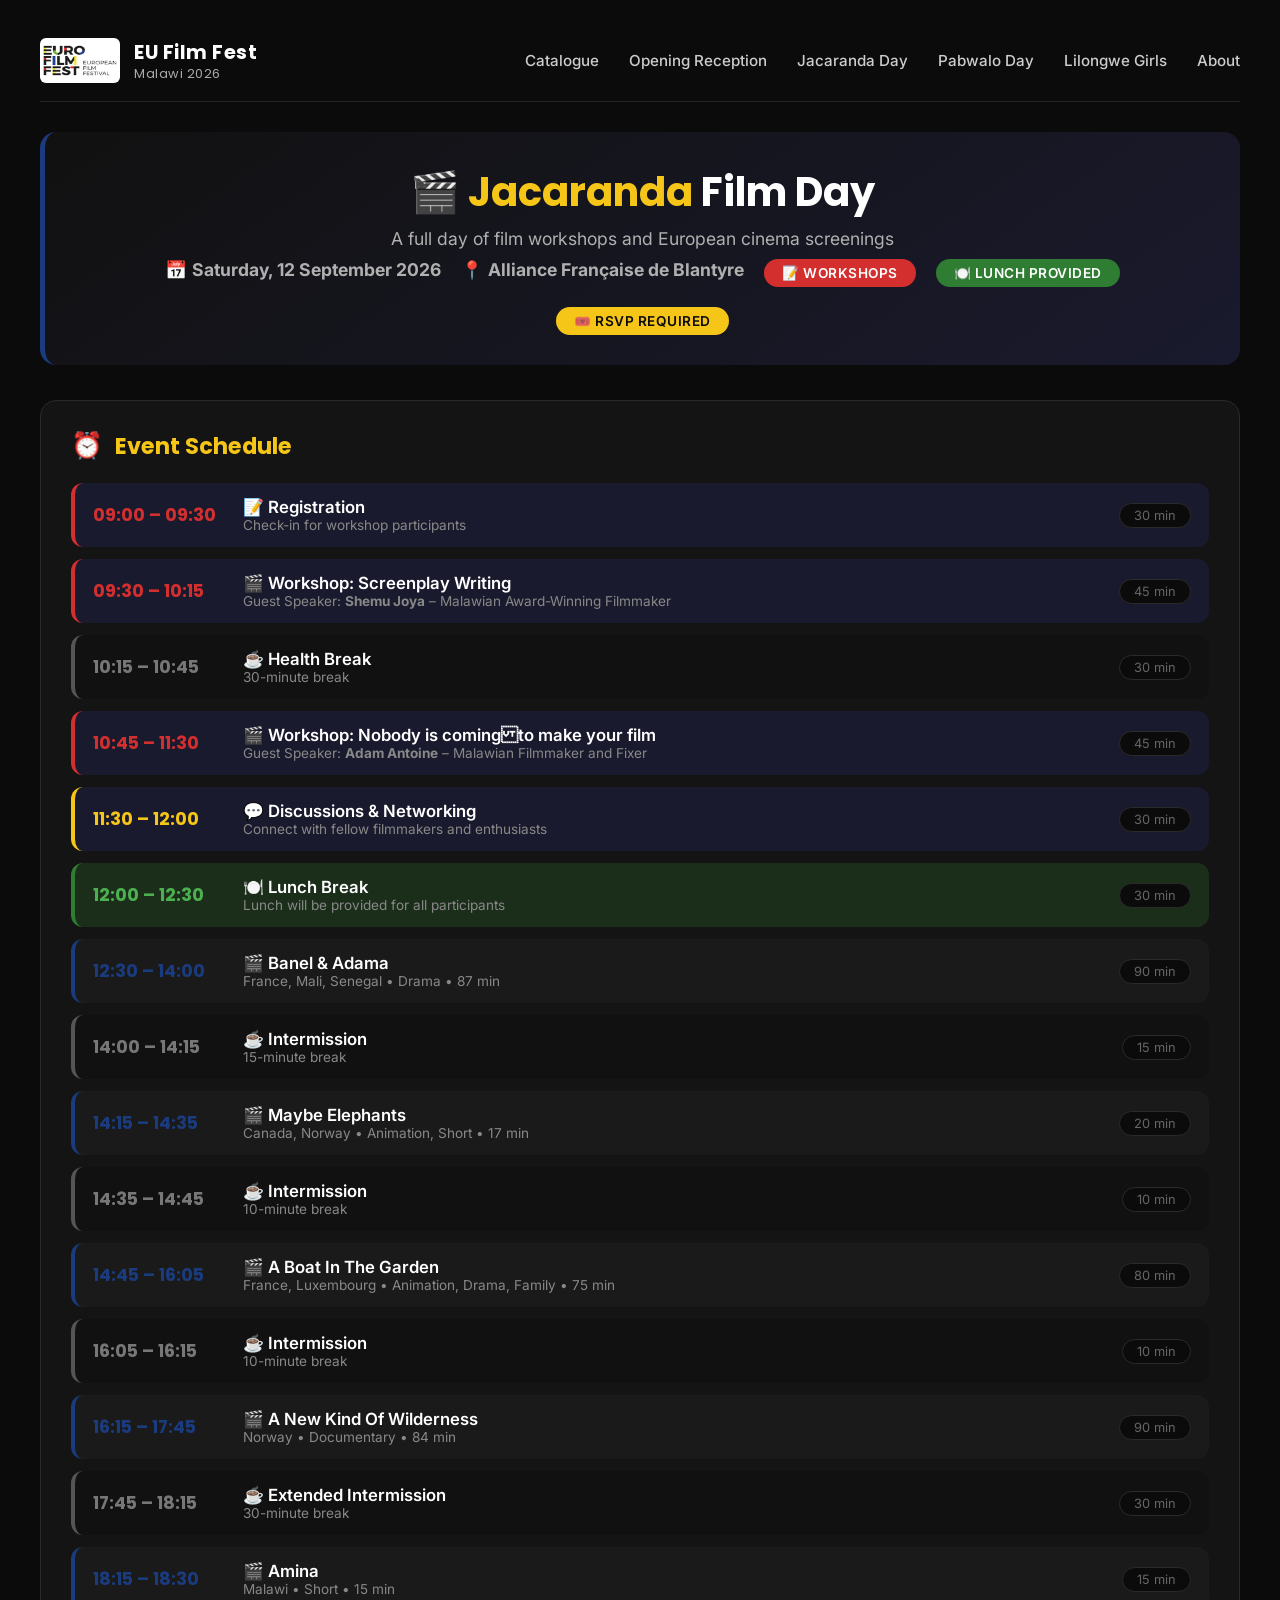
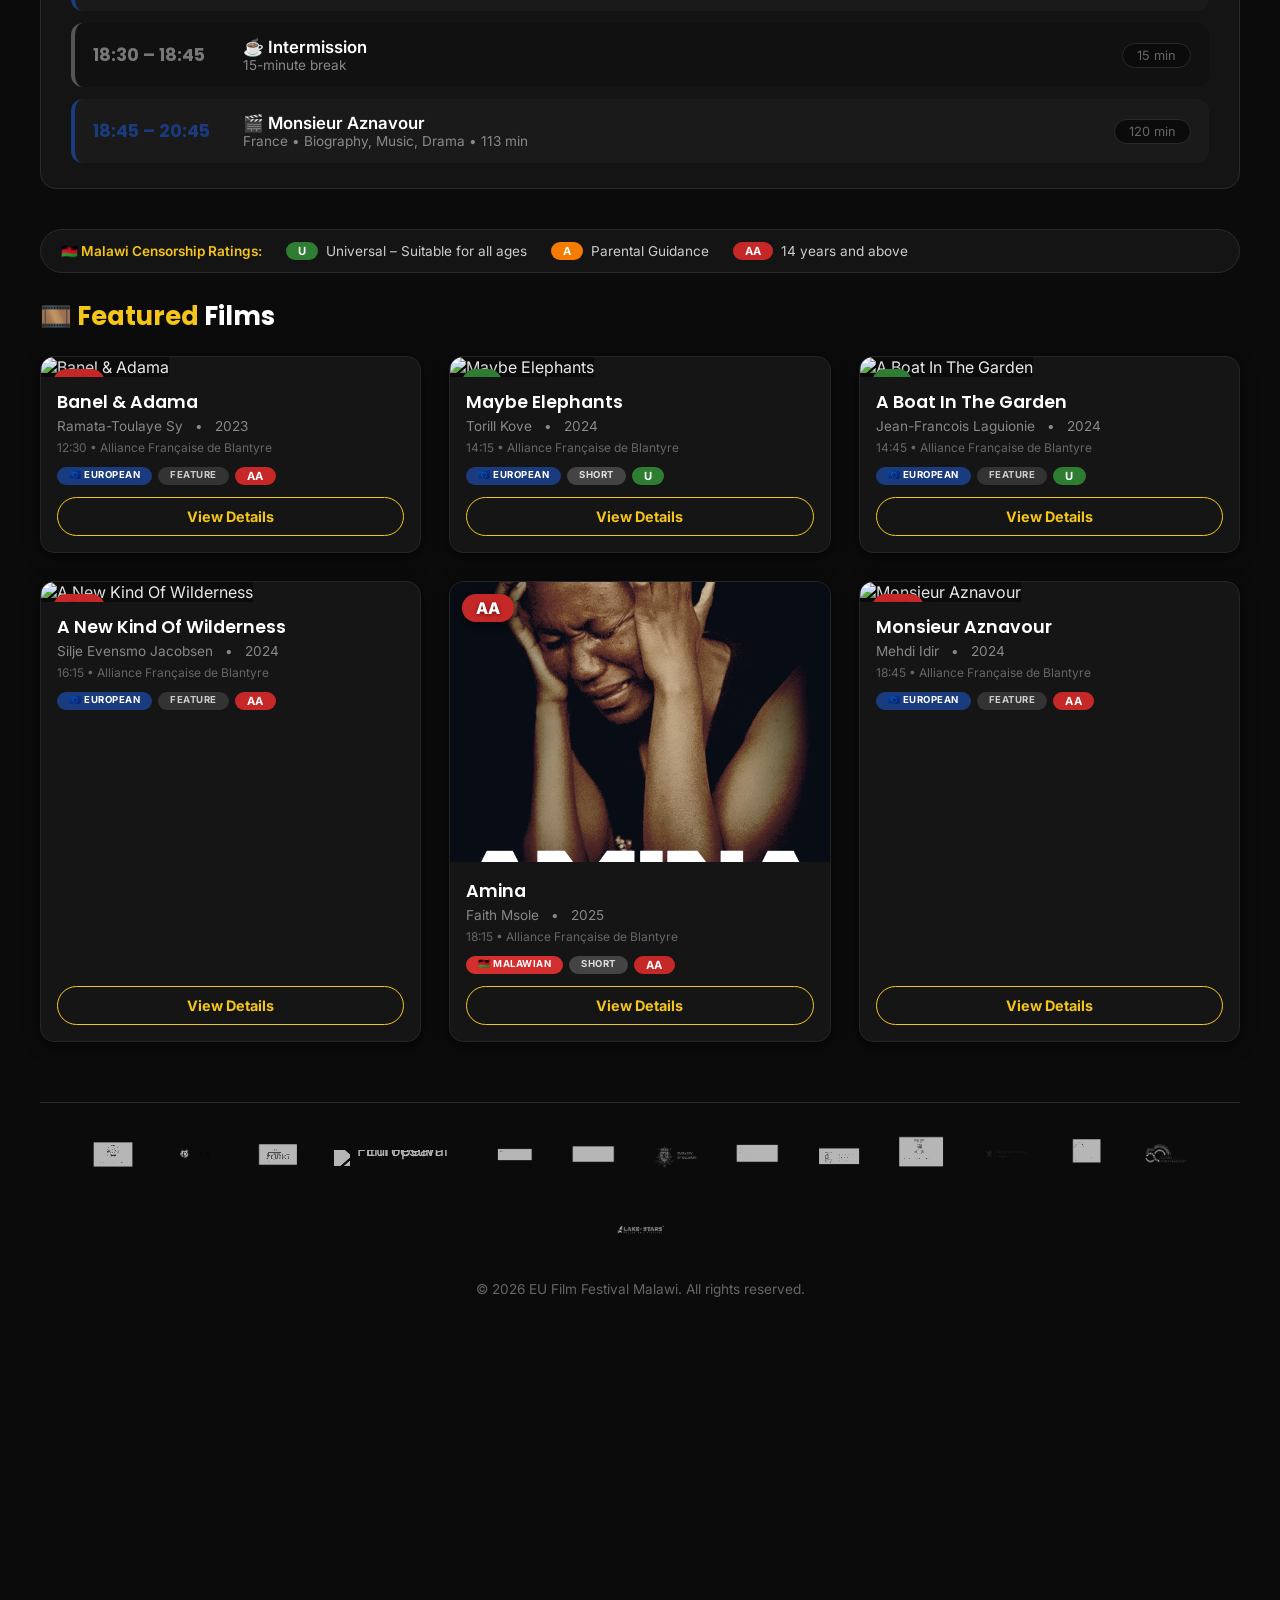
==== commit 64a438bb: "Update program-jacaranda.html" ====
--- a/program-jacaranda.html
+++ b/program-jacaranda.html
@@ -528,10 +528,12 @@
       <span>EU Film Fest <small>Malawi 2026</small></span>
     </div>
     <div class="nav-links">
-      <a href="index.html">Catalogue</a>
-      <a href="program.html">Opening Reception</a>
-      <a href="program-jacaranda.html" class="active">Jacaranda Day</a>
-      <a href="program-lilongwe.html">Lilongwe Girls</a>
+      <a href="index.html" class="[active-class]">Catalogue</a>
+      <a href="program.html" class="[active-class]">Opening Reception</a>
+      <a href="program-jacaranda.html" class="[active-class]">Jacaranda Day</a>
+      <a href="program-pabwalo.html" class="[active-class]">Pabwalo Day</a>
+      <a href="program-lilongwe.html" class="[active-class]">Lilongwe Girls</a>
+      <a href="index.html#about">About</a>
     </div>
   </nav>
 
@@ -587,7 +589,8 @@
       <div class="timeline-item workshop">
         <div class="time">10:45 – 11:30</div>
         <div class="event-detail">
-          <div class="title">🎬 Workshop: What Actually Makes a Film Happen</div>
+          <div class="title">🎬 Workshop: Nobody is coming+to make your film</div>
           <div class="sub">Guest Speaker: <strong>Adam Antoine</strong> – Malawian Filmmaker and Fixer</div>
         </div>
         <div class="duration">45 min</div>
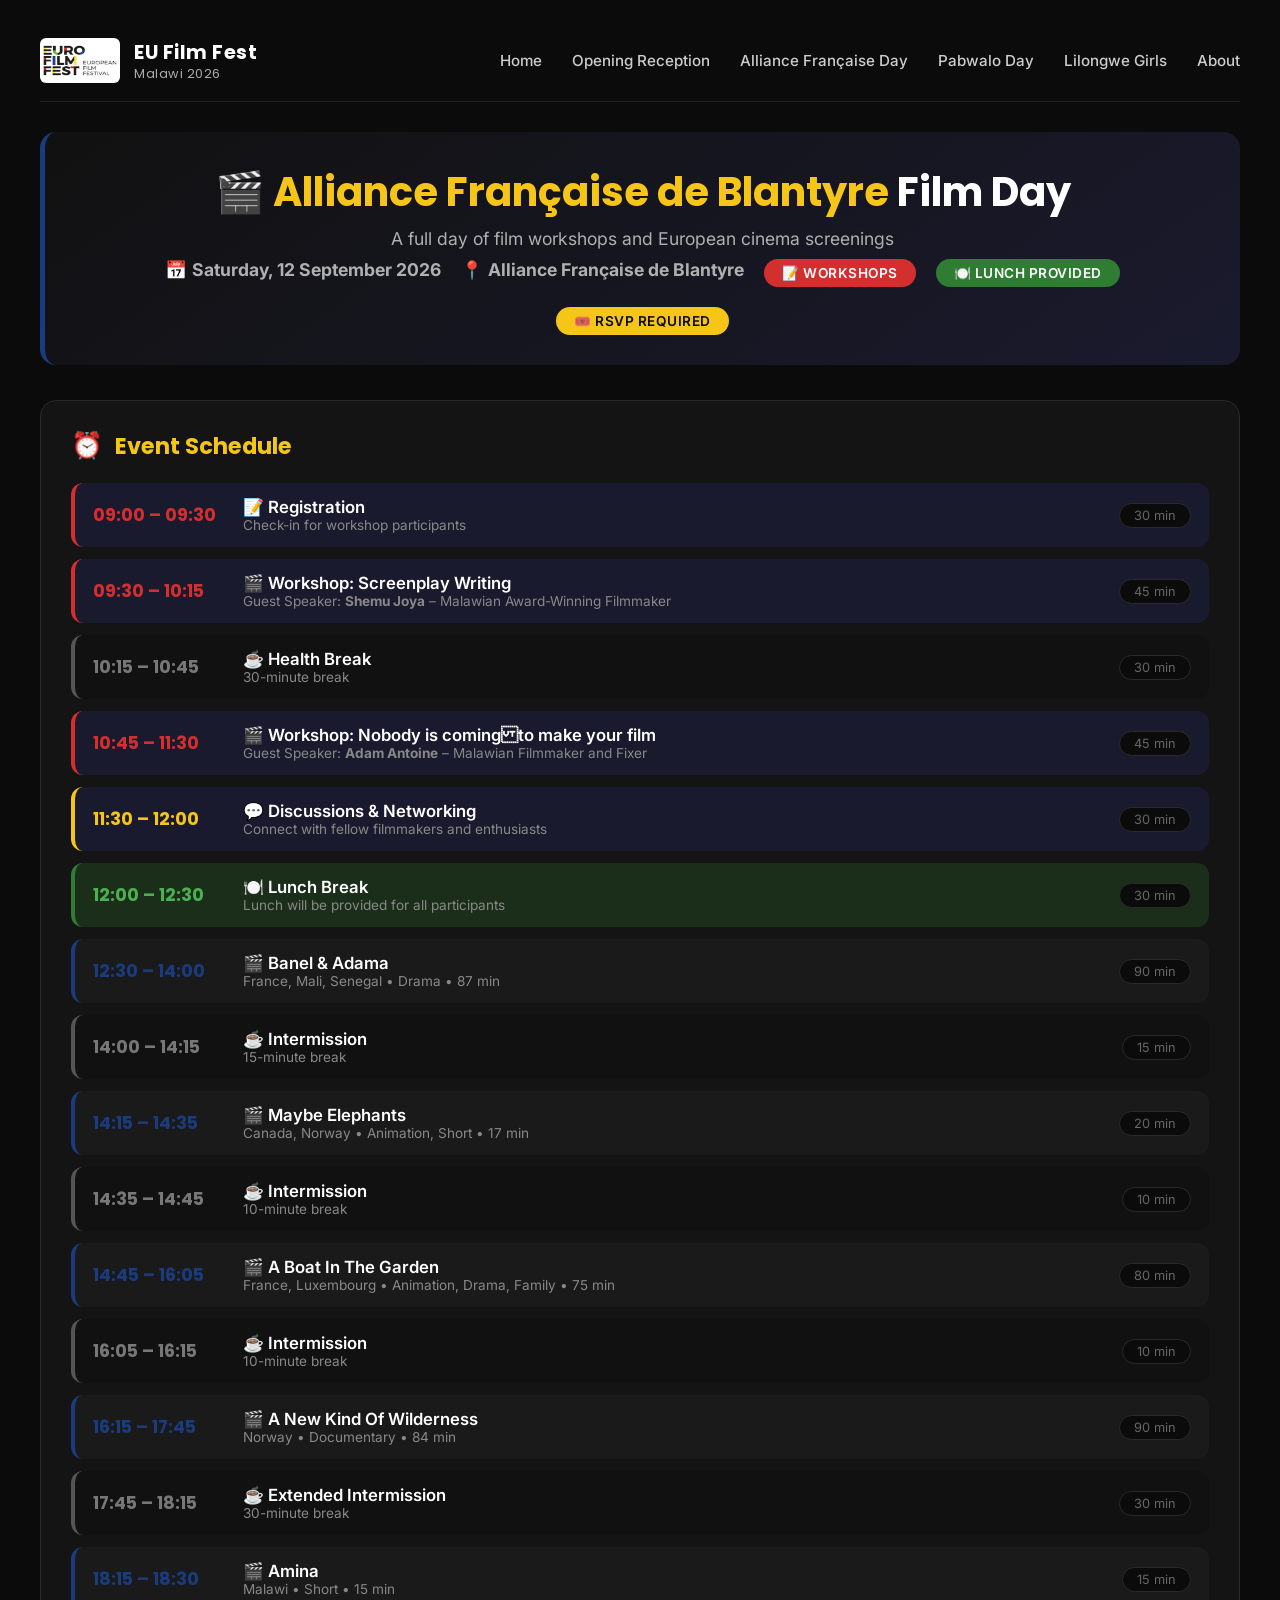
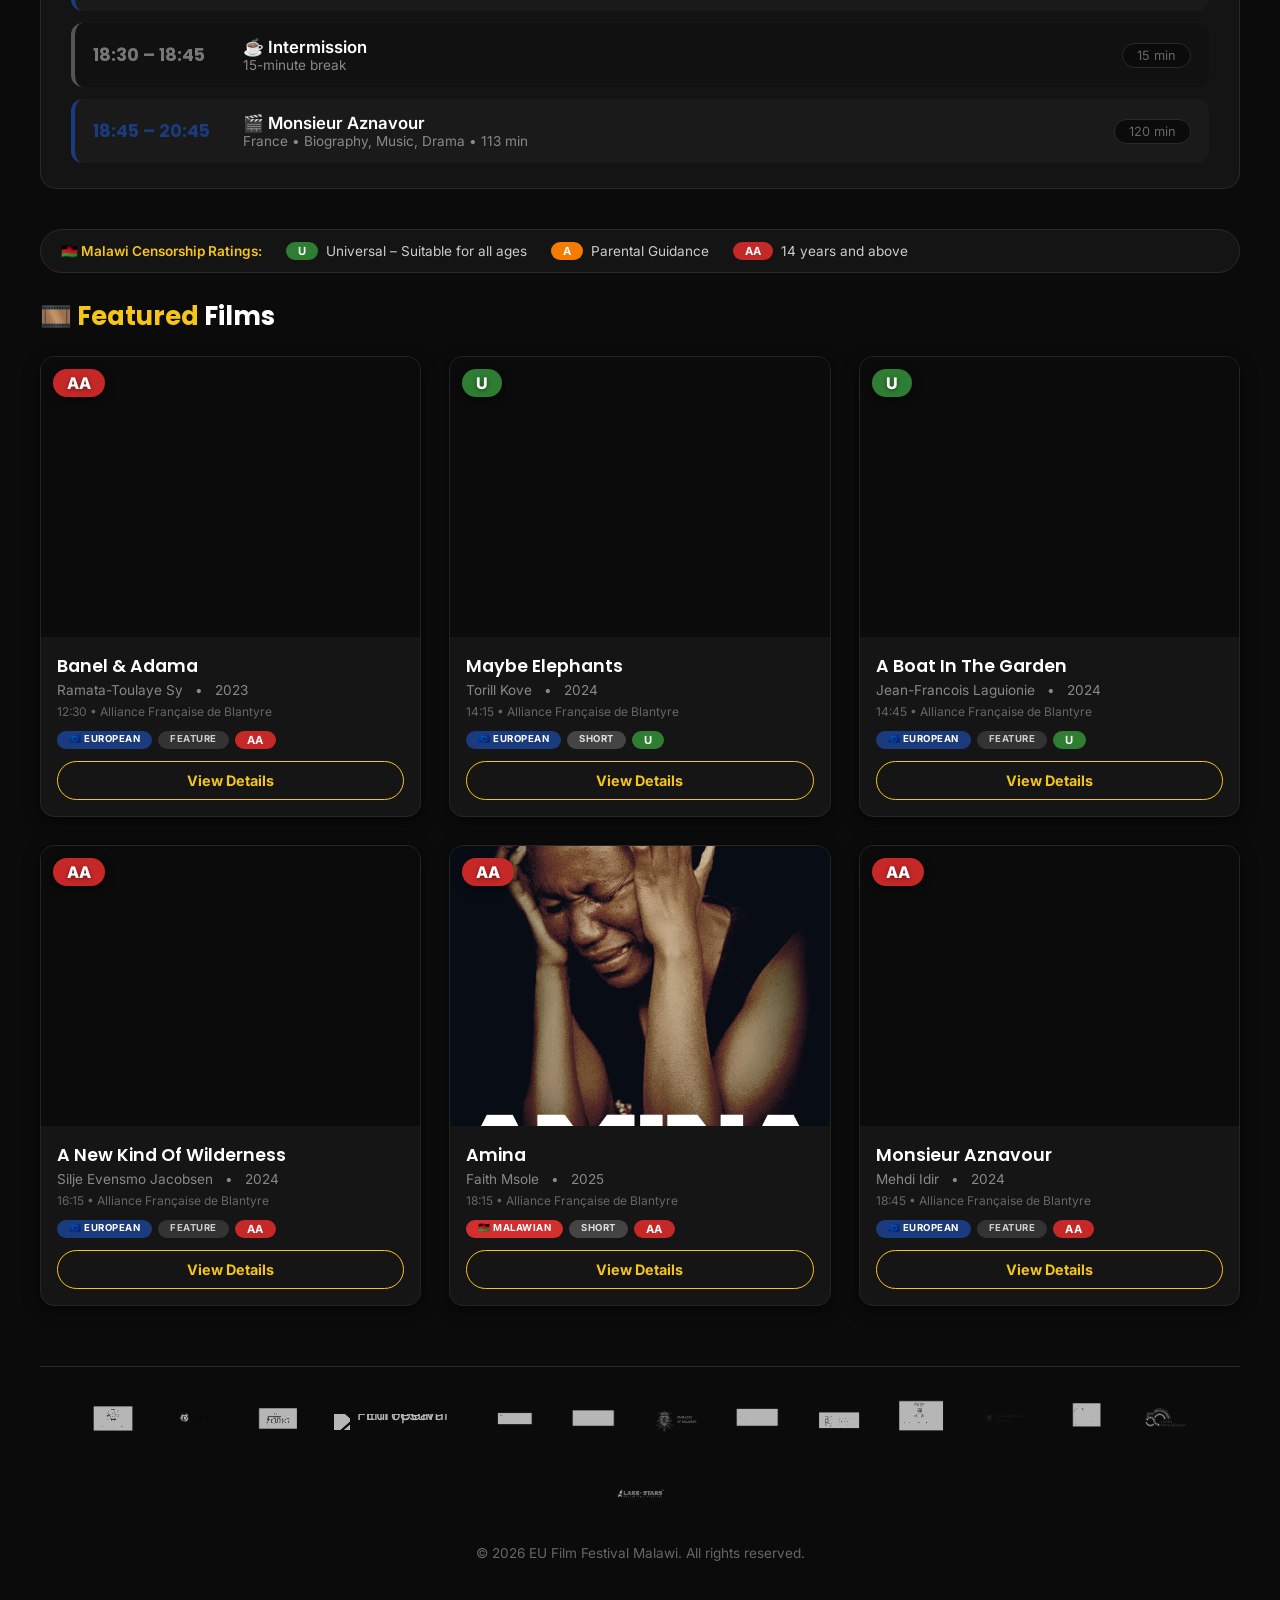
==== commit accff48f: "Update program-jacaranda.html" ====
--- a/program-jacaranda.html
+++ b/program-jacaranda.html
@@ -3,7 +3,7 @@
 <head>
   <meta charset="UTF-8" />
   <meta name="viewport" content="width=device-width, initial-scale=1.0"/>
-  <title>Jacaranda Film Day – EU Film Festival Malawi 2026</title>
+  <title>Alliance Française de Blantyre – EU Film Festival Malawi 2026</title>
   <link rel="preconnect" href="https://fonts.googleapis.com">
   <link rel="preconnect" href="https://fonts.gstatic.com" crossorigin>
   <link href="https://fonts.googleapis.com/css2?family=Inter:opsz@14..32&family=Poppins:wght@500;600;700;800&display=swap" rel="stylesheet">
@@ -528,9 +528,9 @@
       <span>EU Film Fest <small>Malawi 2026</small></span>
     </div>
     <div class="nav-links">
-      <a href="index.html" class="[active-class]">Catalogue</a>
+      <a href="index.html" class="[active-class]">Home</a>
       <a href="program.html" class="[active-class]">Opening Reception</a>
-      <a href="program-jacaranda.html" class="[active-class]">Jacaranda Day</a>
+      <a href="program-jacaranda.html" class="[active-class]">Alliance Française Day</a>
       <a href="program-pabwalo.html" class="[active-class]">Pabwalo Day</a>
       <a href="program-lilongwe.html" class="[active-class]">Lilongwe Girls</a>
       <a href="index.html#about">About</a>
@@ -539,7 +539,7 @@
 
   <!-- ========== EVENT HEADER ========== -->
   <header class="event-header">
-    <h1>🎬 <span>Jacaranda</span> Film Day</h1>
+    <h1>🎬 <span>Alliance Française de Blantyre</span> Film Day</h1>
     <p style="color:#b0b0b0; font-size:1.1rem; margin-top:4px;">A full day of film workshops and European cinema screenings</p>
     <div class="event-meta">
       <span>📅 <strong>Saturday, 12 September 2026</strong></span>
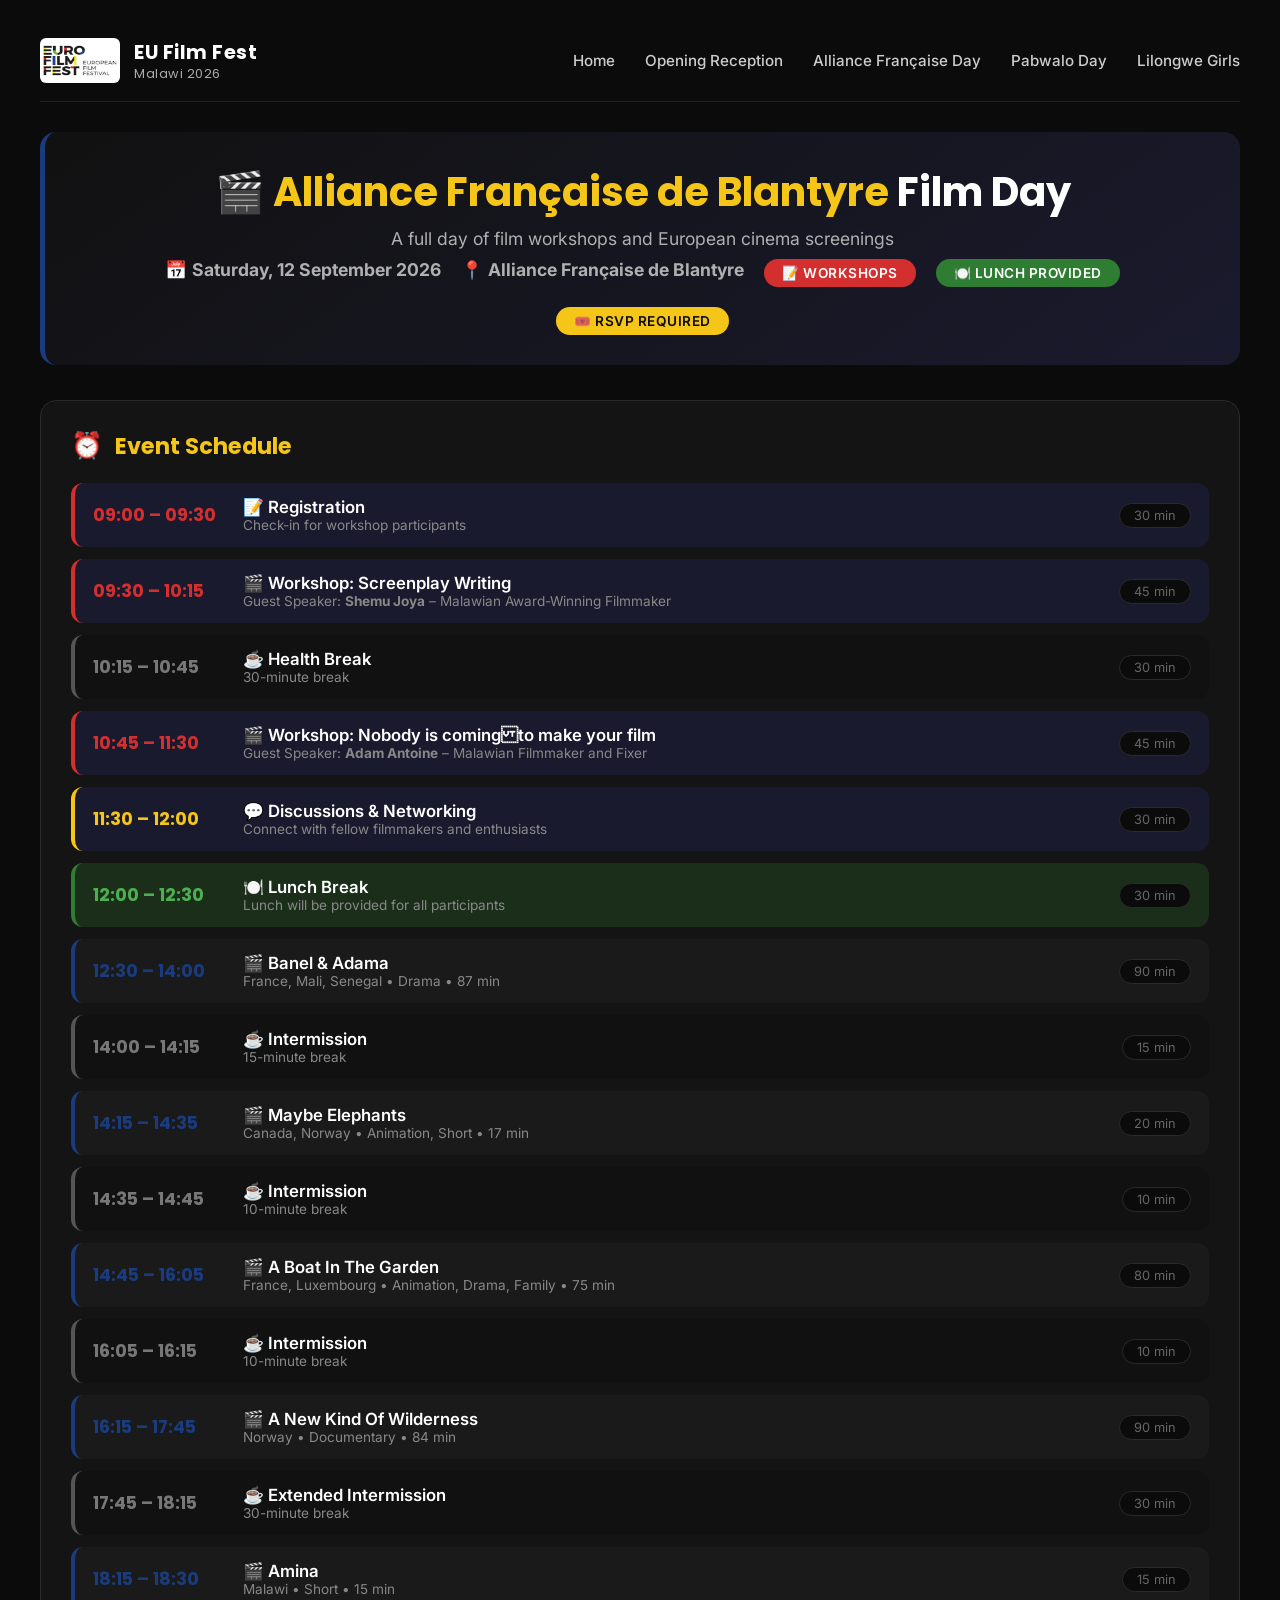
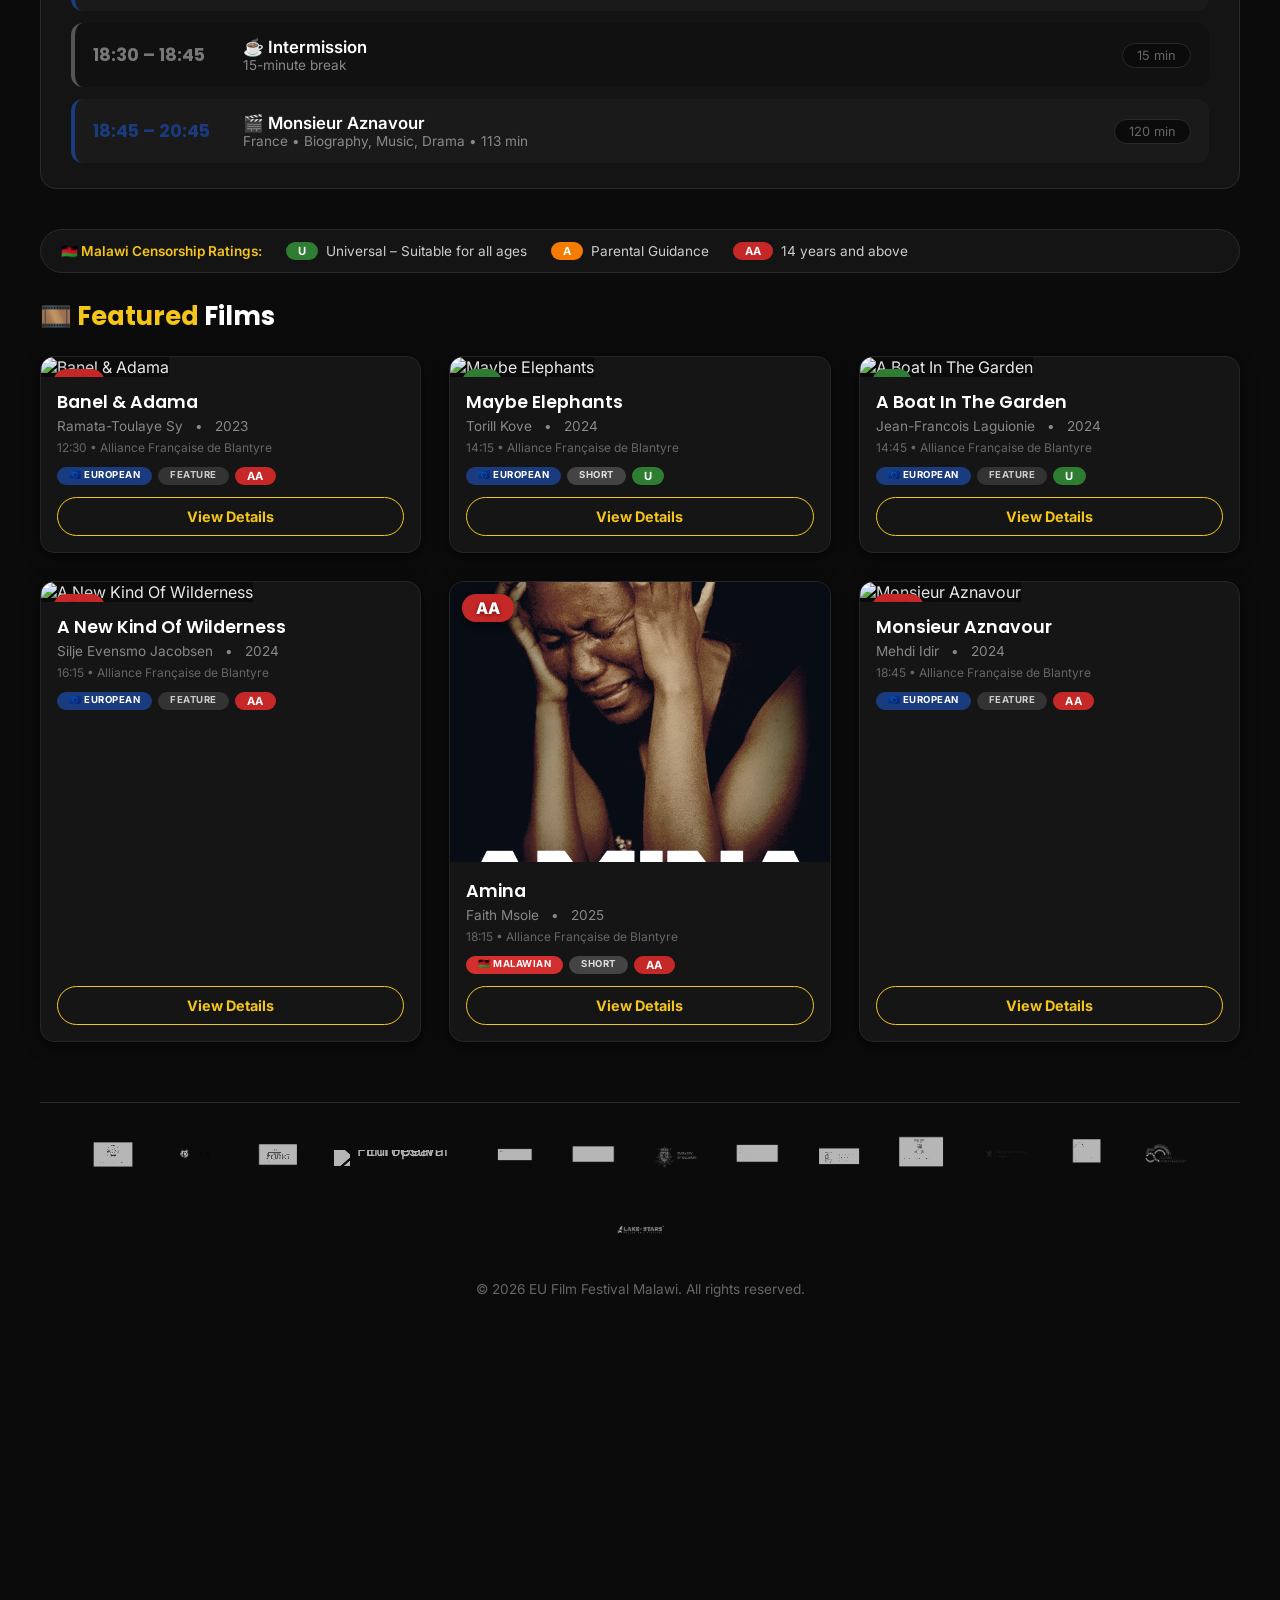
==== commit afb8066d: "Update program-jacaranda.html" ====
--- a/program-jacaranda.html
+++ b/program-jacaranda.html
@@ -533,7 +533,6 @@
       <a href="program-jacaranda.html" class="[active-class]">Alliance Française Day</a>
       <a href="program-pabwalo.html" class="[active-class]">Pabwalo Day</a>
       <a href="program-lilongwe.html" class="[active-class]">Lilongwe Girls</a>
-      <a href="index.html#about">About</a>
     </div>
   </nav>
 
